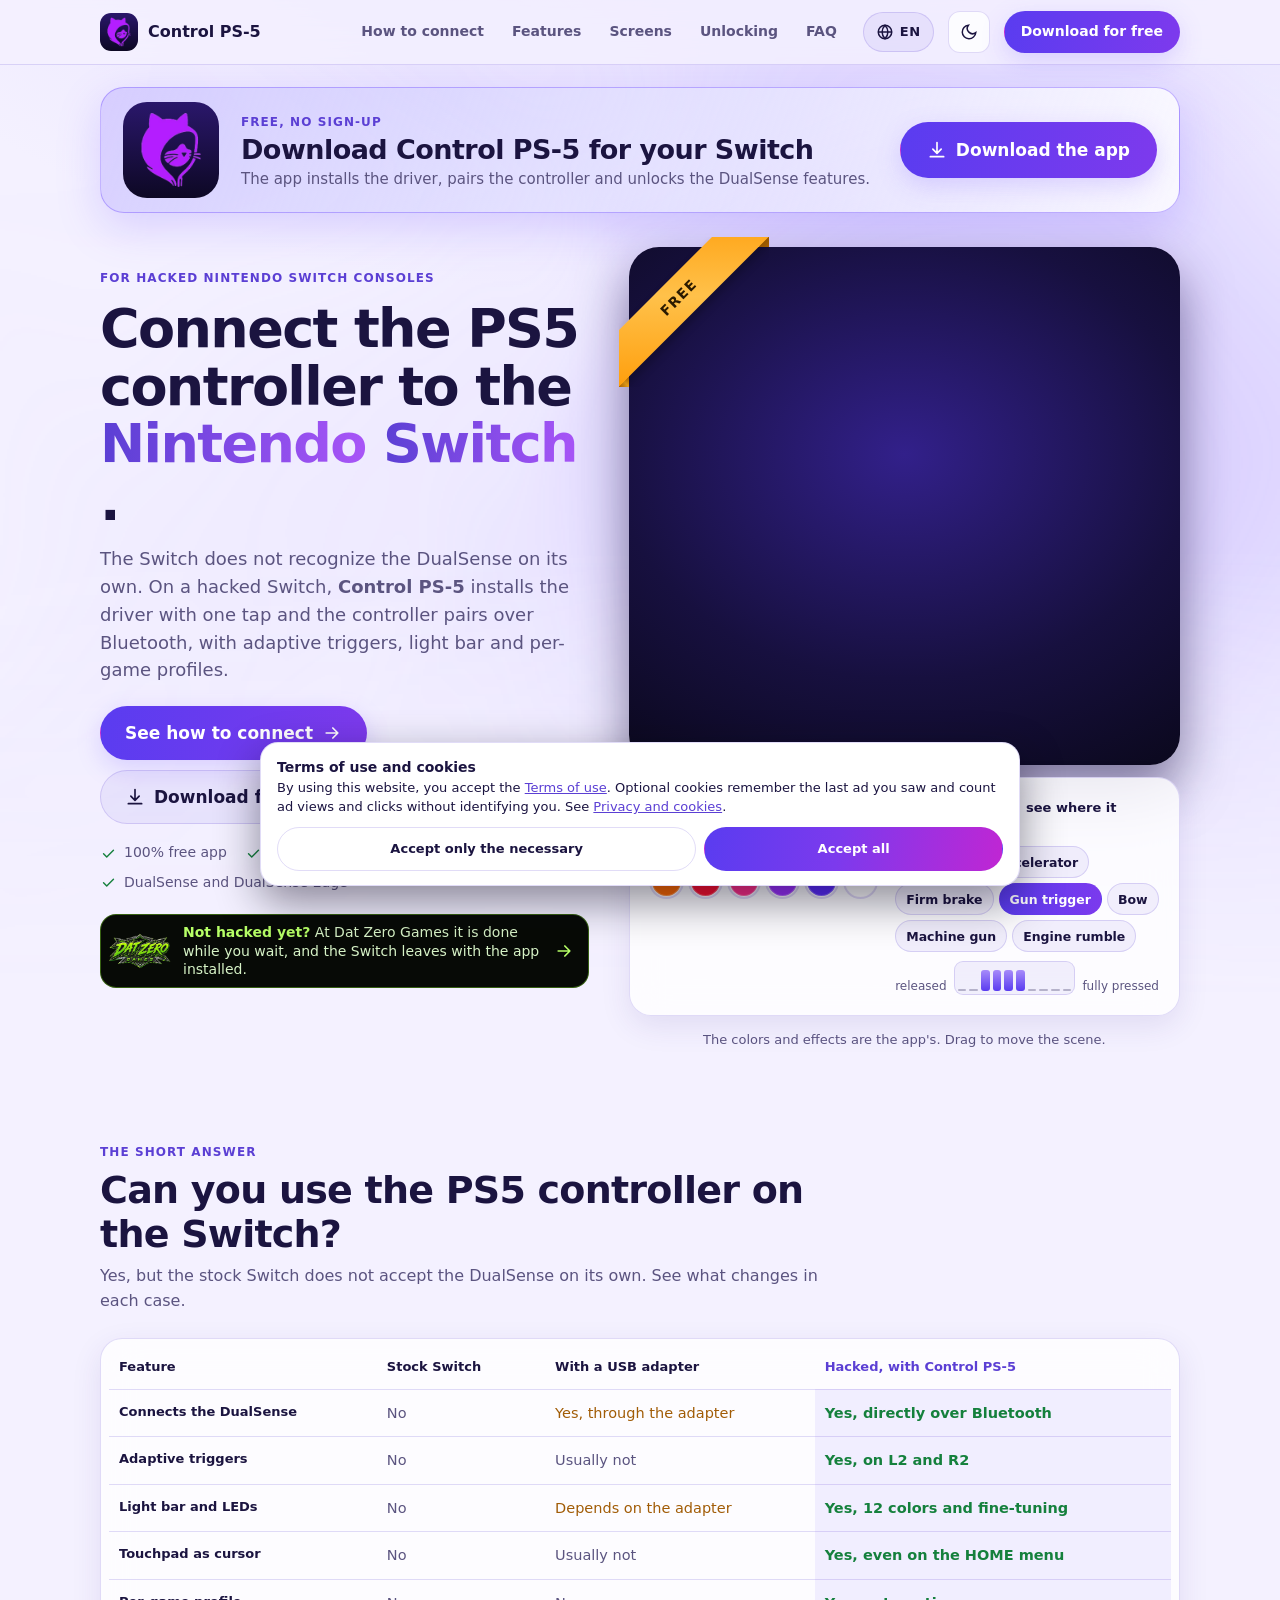
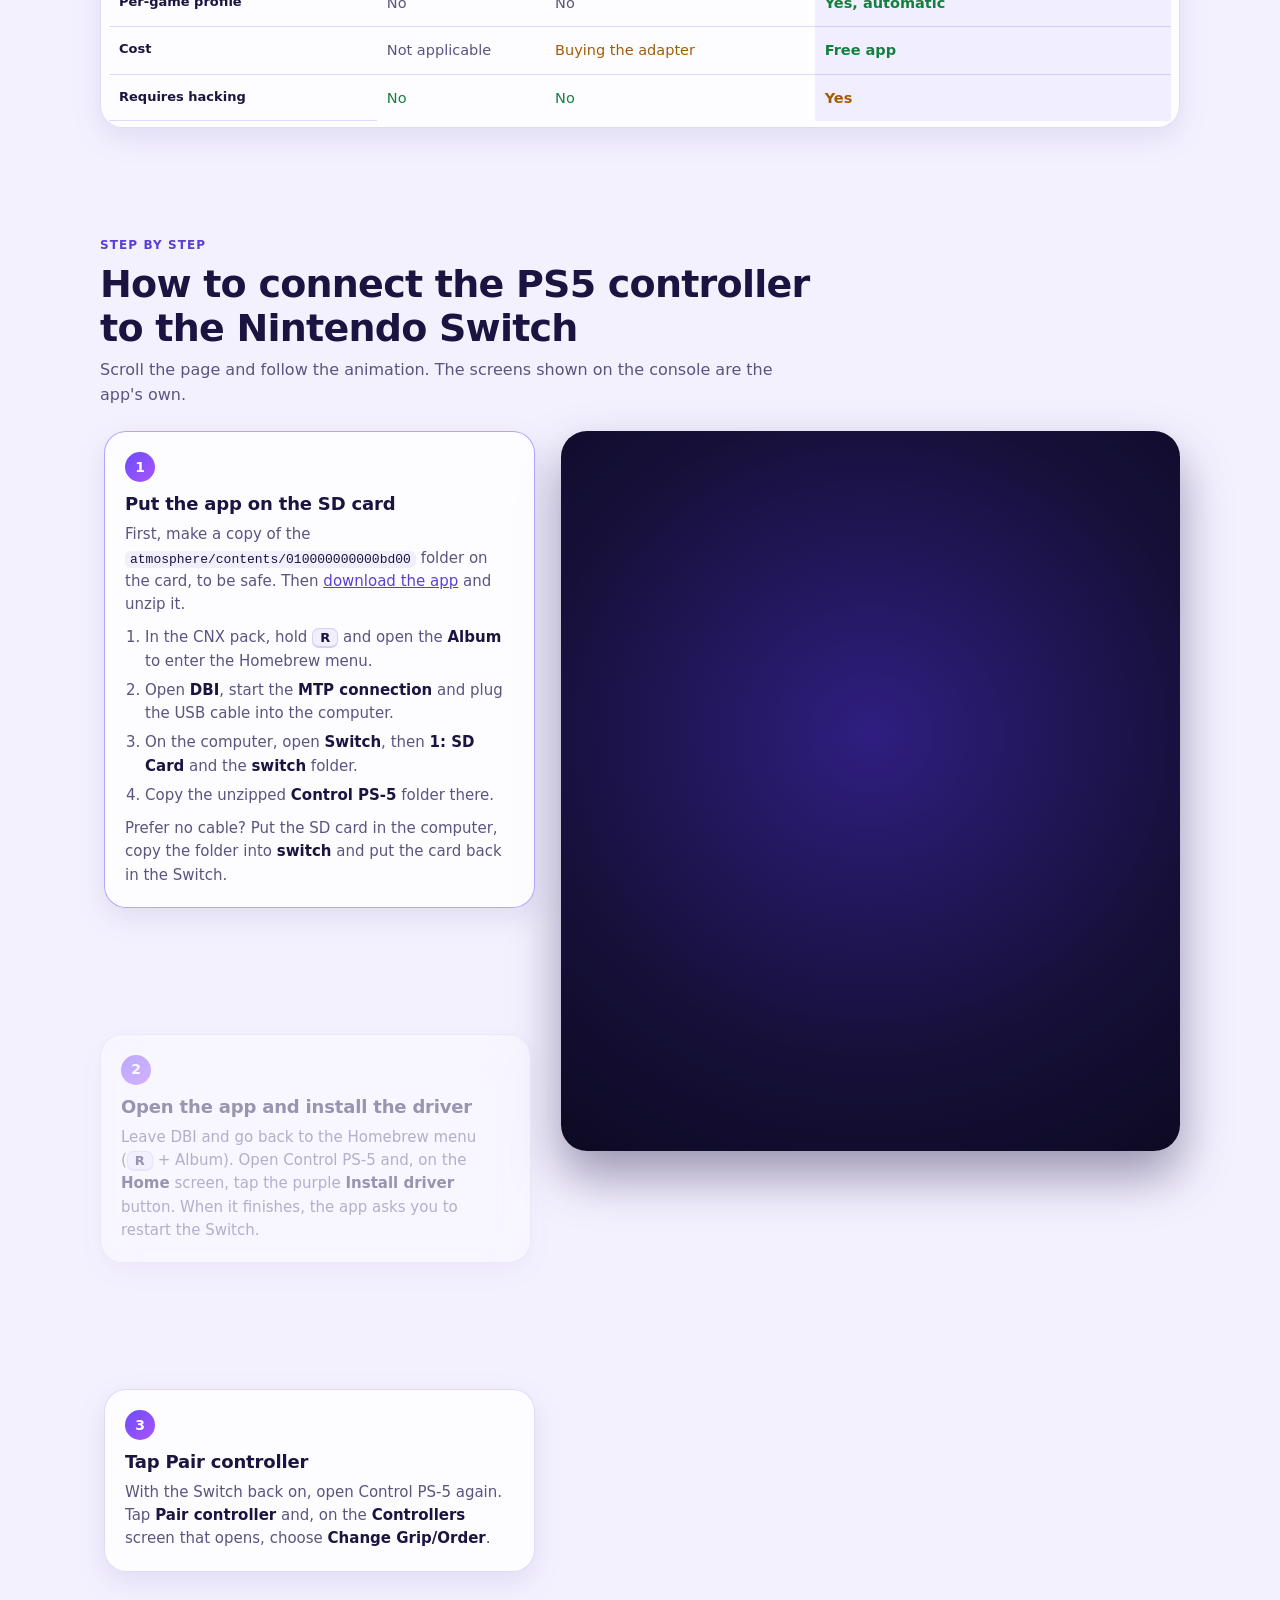
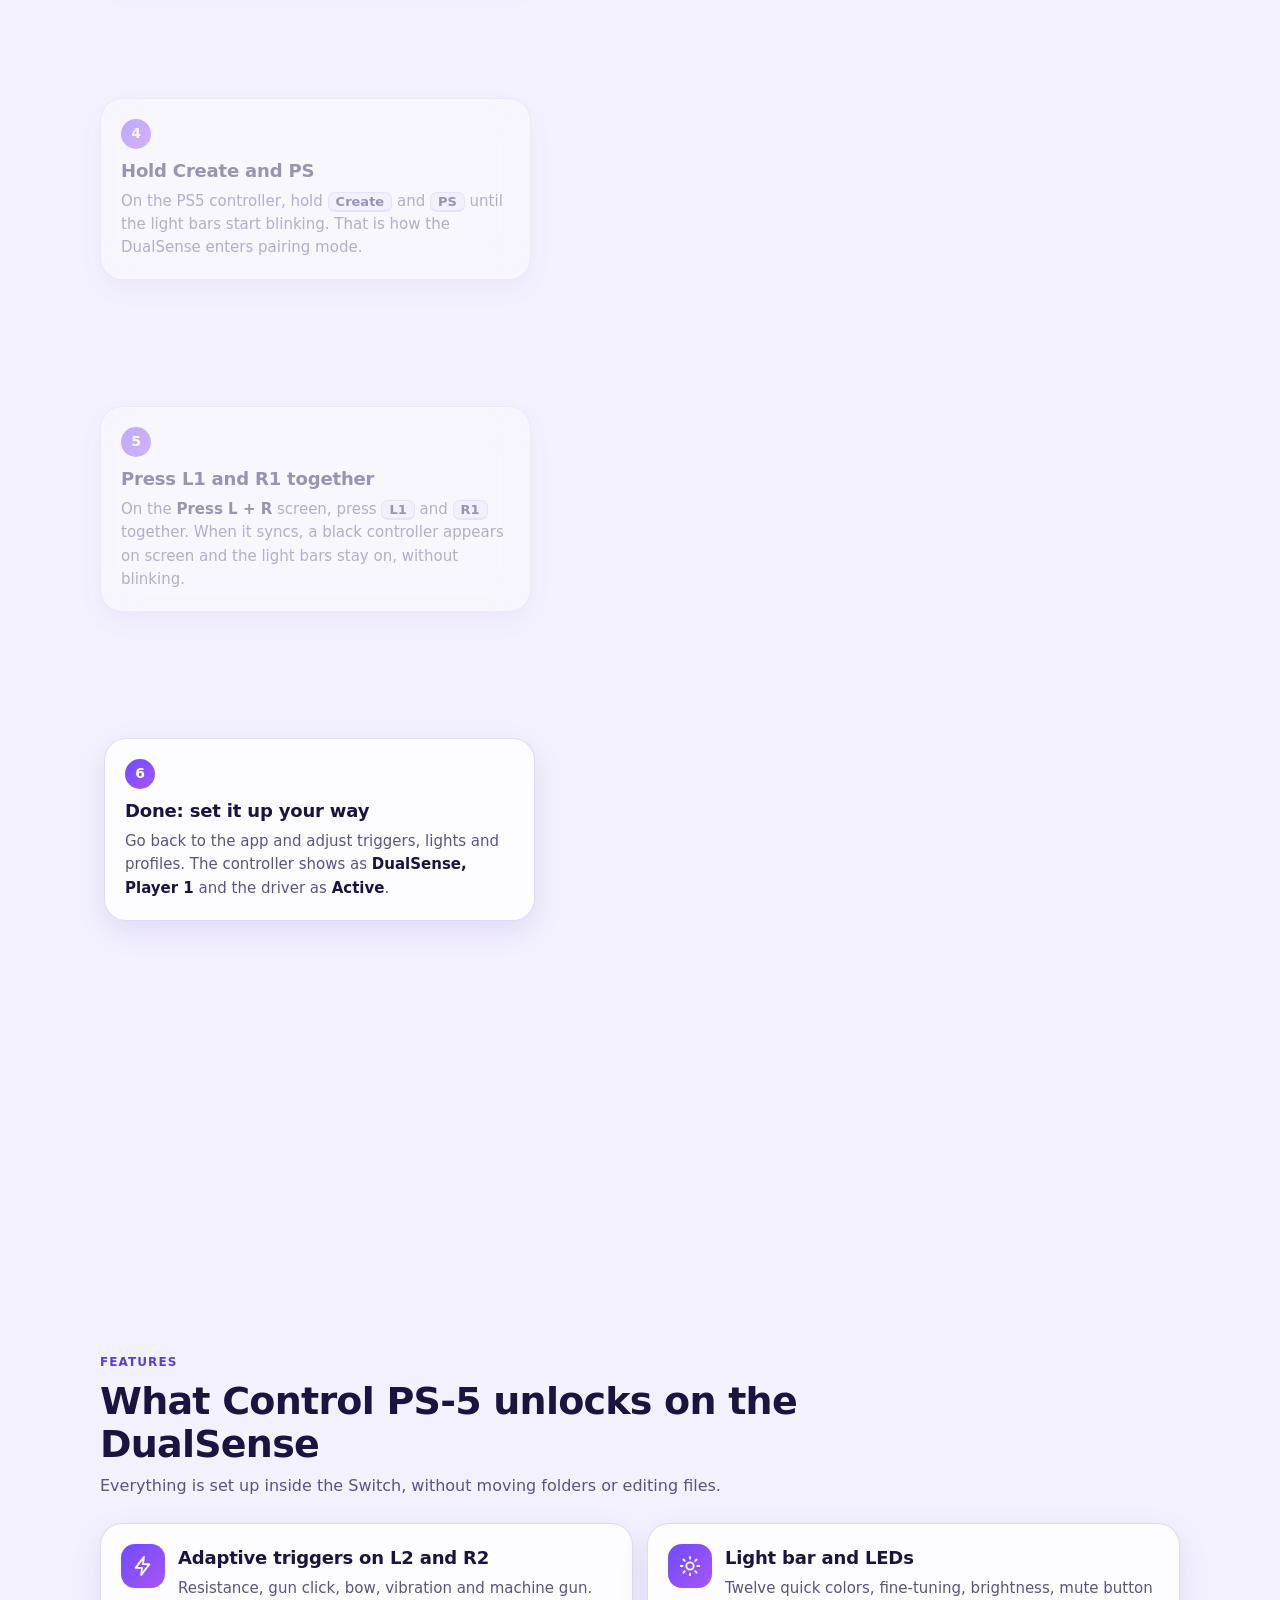
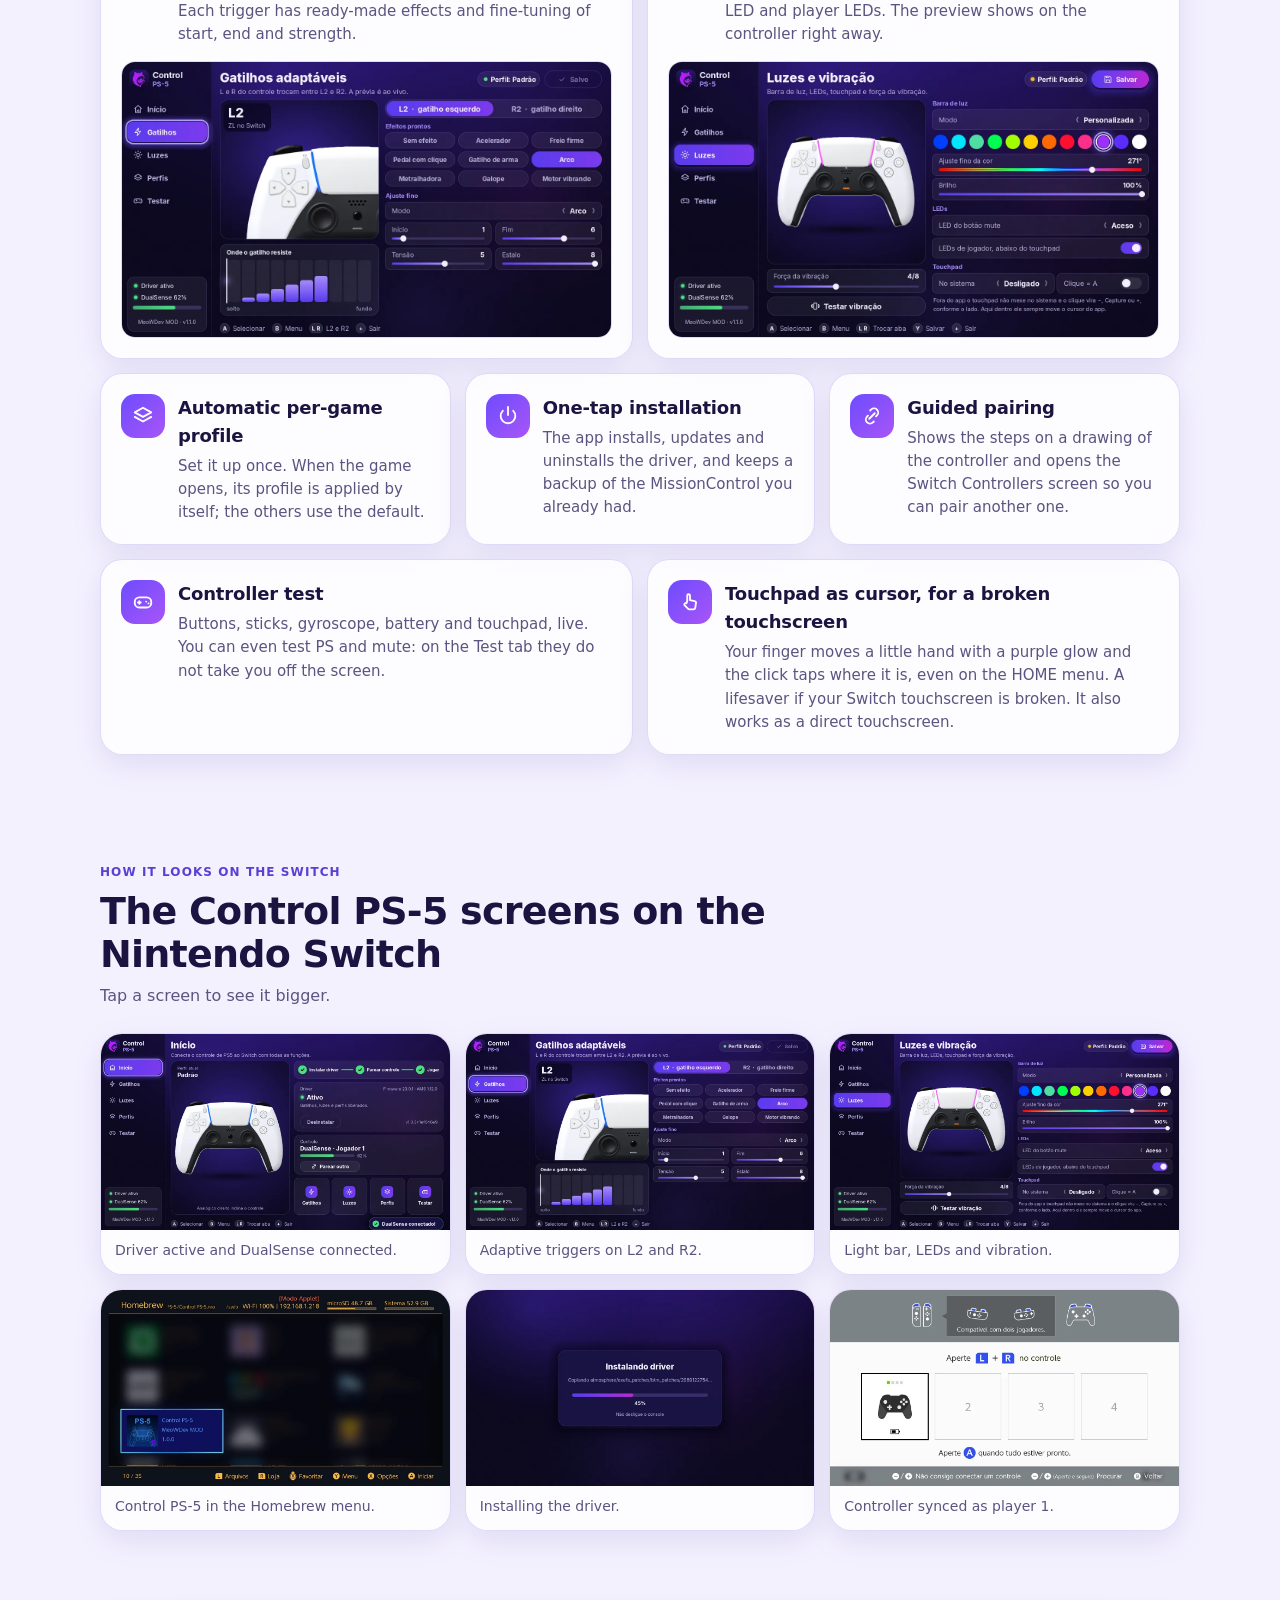
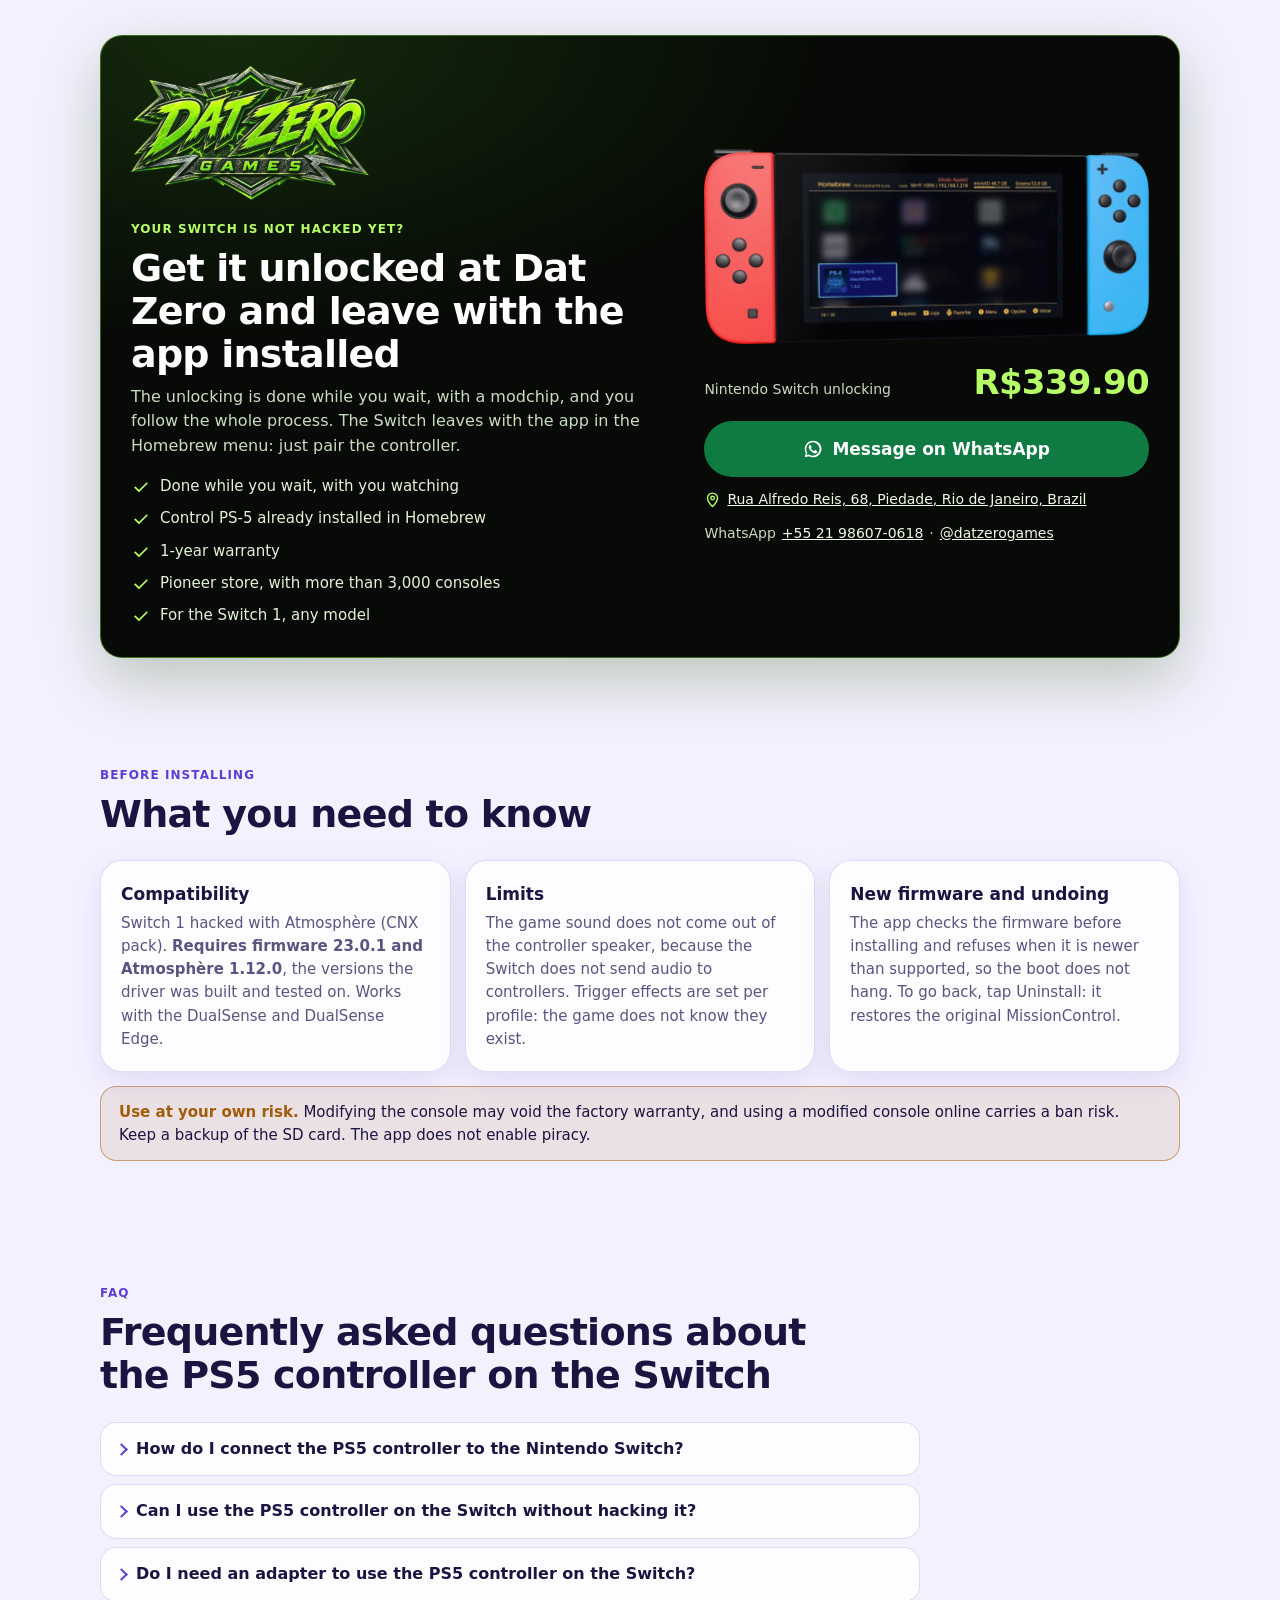
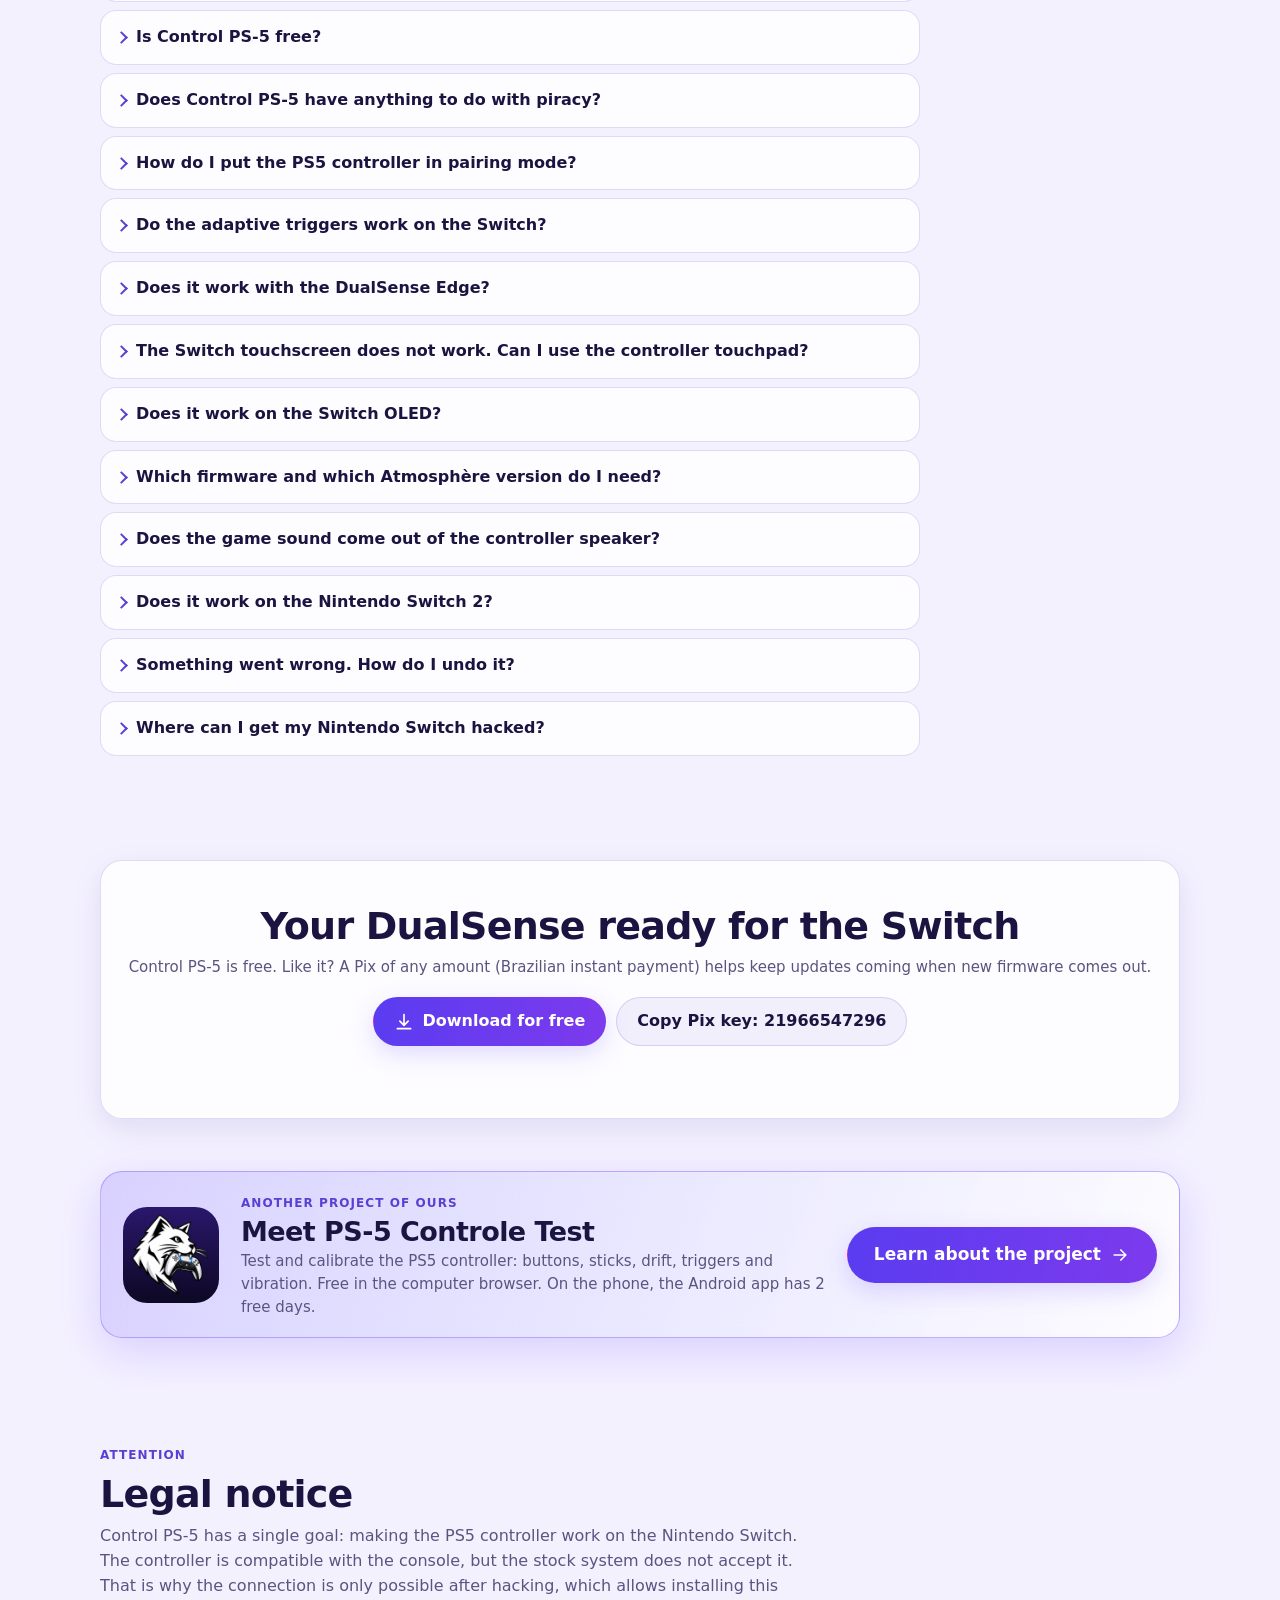
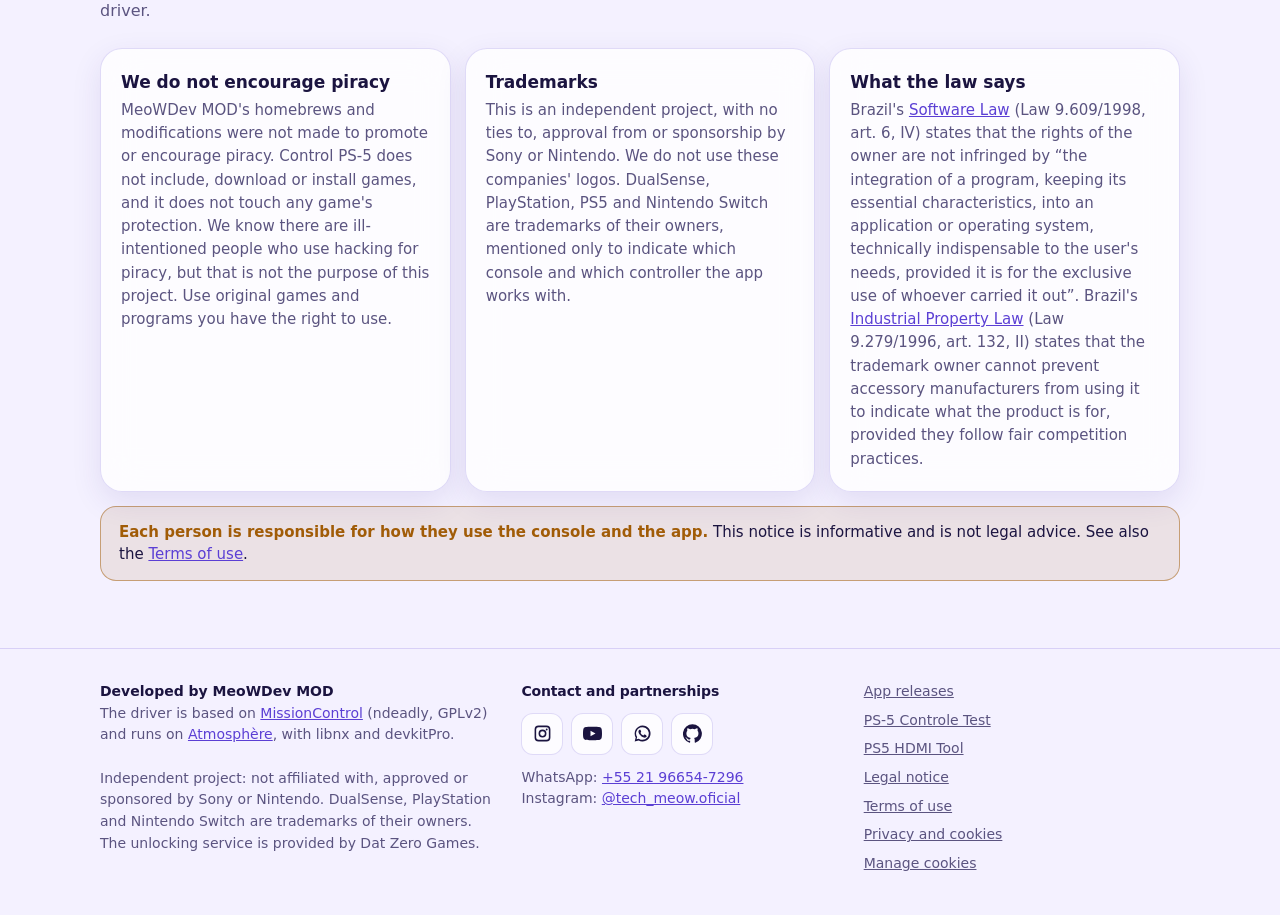
==== en/index.html @ 4e5ba5c1 "Site em inglês, espanhol e russo (en/, es/, ru/), com menu de idioma e README em inglês - site-src/i" ====
<!doctype html>
<html lang="en">
<head>
<meta charset="utf-8">
<meta name="viewport" content="width=device-width, initial-scale=1, viewport-fit=cover">
<title>How to connect a PS5 controller to the Nintendo Switch | Control PS-5</title>
<meta name="description" content="Connect the PS5 controller (DualSense) to a hacked Nintendo Switch over Bluetooth, with no adapter. Free app, with adaptive triggers, light bar and touchpad.">
<meta name="keywords" content="how to connect PS5 controller to Nintendo Switch, PS5 controller on Switch, DualSense on Nintendo Switch, use PS5 controller on Switch, pair DualSense with Switch, hacked Switch, DualSense homebrew, Control PS-5, MissionControl, adaptive triggers on Switch, PS5 controller on Switch without adapter, Switch OLED, broken Switch touchscreen, DualSense touchpad as cursor">
<meta name="author" content="MeoWDev MOD">
<meta name="robots" content="index,follow,max-image-preview:large,max-snippet:-1">
<meta name="theme-color" content="#0c0920">
<link rel="canonical" href="https://techmeow.app/Control-PS-5/en/">
<link rel="icon" href="../img/icon-192.png" type="image/png">
<link rel="apple-touch-icon" href="../img/icon-180.png">
<meta property="og:type" content="website">
<meta property="og:site_name" content="Control PS-5">
<meta property="og:title" content="How to connect the PS5 controller to the Nintendo Switch">
<meta property="og:description" content="Free app for hacked Switch consoles: pairs the DualSense over Bluetooth, with no adapter, with adaptive triggers, light bar and per-game profiles.">
<meta property="og:image" content="https://techmeow.app/Control-PS-5/img/og-en.jpg">
<meta property="og:image:width" content="1200">
<meta property="og:image:height" content="630">
<meta property="og:image:alt" content="Nintendo Switch with the Control PS-5 app on screen and a white PS5 controller connected, with the light bar on">
<meta property="og:url" content="https://techmeow.app/Control-PS-5/en/">
<meta property="og:locale" content="en_US">
<meta name="twitter:card" content="summary_large_image">
<meta name="twitter:title" content="How to connect the PS5 controller to the Nintendo Switch">
<meta name="twitter:description" content="Free app for hacked Switch consoles: pairs the DualSense over Bluetooth, with no adapter, with adaptive triggers, light bar and per-game profiles.">
<meta name="twitter:image" content="https://techmeow.app/Control-PS-5/img/og-en.jpg">
<meta name="twitter:image:alt" content="Nintendo Switch with the Control PS-5 app on screen and a white PS5 controller connected, with the light bar on">
<script type="application/ld+json">
{
  "@context": "https://schema.org",
  "@graph": [
    {
      "@type": "Organization",
      "@id": "https://techmeow.app/Control-PS-5/#org",
      "name": "MeoWDev MOD",
      "url": "https://techmeow.app/Control-PS-5/en/",
      "logo": "https://techmeow.app/Control-PS-5/img/icon-512.png",
      "sameAs": [
        "https://www.instagram.com/tech_meow.oficial",
        "https://www.youtube.com/@techmeow",
        "https://github.com/MeoWDev-MOD"
      ]
    },
    {
      "@type": "WebSite",
      "name": "Control PS-5",
      "url": "https://techmeow.app/Control-PS-5/en/",
      "inLanguage": "en",
      "publisher": {
        "@id": "https://techmeow.app/Control-PS-5/#org"
      },
      "@id": "https://techmeow.app/Control-PS-5/#site"
    },
    {
      "@type": "WebPage",
      "@id": "https://techmeow.app/Control-PS-5/#pagina",
      "url": "https://techmeow.app/Control-PS-5/en/",
      "name": "How to connect a PS5 controller to the Nintendo Switch | Control PS-5",
      "description": "Connect the PS5 controller (DualSense) to a hacked Nintendo Switch over Bluetooth, with no adapter. Free app, with adaptive triggers, light bar and touchpad.",
      "inLanguage": "en",
      "isPartOf": {
        "@id": "https://techmeow.app/Control-PS-5/#site"
      },
      "about": {
        "@id": "https://techmeow.app/Control-PS-5/#app"
      },
      "primaryImageOfPage": {
        "@type": "ImageObject",
        "url": "https://techmeow.app/Control-PS-5/img/og-en.jpg",
        "width": 1200,
        "height": 630
      },
      "dateModified": "2026-11-04"
    },
    {
      "@type": "SoftwareApplication",
      "name": "Control PS-5",
      "description": "Free app for hacked Nintendo Switch consoles that installs the driver and connects the PS5 controller (DualSense and DualSense Edge) over Bluetooth, with adaptive triggers, light bar, touchpad and per-game profiles.",
      "applicationCategory": "UtilitiesApplication",
      "operatingSystem": "Nintendo Switch com Atmosphère",
      "softwareVersion": "1.1.0",
      "offers": {
        "@type": "Offer",
        "price": "0",
        "priceCurrency": "BRL"
      },
      "author": {
        "@id": "https://techmeow.app/Control-PS-5/#org"
      },
      "downloadUrl": "https://github.com/MeoWDev-MOD/Control-PS-5/releases/latest/download/Control-PS-5.zip",
      "image": "https://techmeow.app/Control-PS-5/img/og-en.jpg",
      "screenshot": [
        "https://techmeow.app/Control-PS-5/img/dualsense-conectado-no-nintendo-switch.webp",
        "https://techmeow.app/Control-PS-5/img/gatilhos-adaptaveis-do-dualsense-no-switch.webp",
        "https://techmeow.app/Control-PS-5/img/barra-de-luz-e-vibracao-do-dualsense-no-switch.webp"
      ],
      "inLanguage": "en",
      "@id": "https://techmeow.app/Control-PS-5/#app",
      "url": "https://techmeow.app/Control-PS-5/en/",
      "isAccessibleForFree": true,
      "softwareRequirements": "Nintendo Switch 1 desbloqueado, firmware 23.0.1 e Atmosphère 1.12.0",
      "datePublished": "2026-10-15",
      "dateModified": "2026-11-04",
      "fileSize": "5 MB",
      "releaseNotes": "https://github.com/MeoWDev-MOD/Control-PS-5/releases/tag/v1.1.0",
      "featureList": [
        "Conexão do DualSense por Bluetooth, sem adaptador",
        "Gatilhos adaptáveis em L2 e R2",
        "Barra de luz com 12 cores e ajuste fino",
        "LED do mute e LEDs de jogador",
        "Perfil automático por jogo",
        "Touchpad como cursor, inclusive no menu HOME",
        "Teste de botões, analógicos, giroscópio e touchpad"
      ]
    },
    {
      "@type": "HowTo",
      "name": "How to connect the PS5 controller to the Nintendo Switch",
      "description": "Step by step to pair the DualSense with a hacked Nintendo Switch using the free Control PS-5 app.",
      "image": "https://techmeow.app/Control-PS-5/img/og-en.jpg",
      "supply": [
        {
          "@type": "HowToSupply",
          "name": "Controle de PS5 (DualSense ou DualSense Edge)"
        },
        {
          "@type": "HowToSupply",
          "name": "Nintendo Switch desbloqueado com Atmosphère"
        }
      ],
      "tool": [
        {
          "@type": "HowToTool",
          "name": "App Control PS-5"
        },
        {
          "@type": "HowToTool",
          "name": "Computador com cabo USB ou leitor de cartão SD"
        }
      ],
      "step": [
        {
          "@type": "HowToStep",
          "position": 1,
          "name": "Put the app on the SD card",
          "text": "Download and unzip Control PS-5 and copy the folder into the switch folder of the SD card, through DBI with a USB cable or with the card in the computer.",
          "image": "https://techmeow.app/Control-PS-5/img/menu-homebrew-com-control-ps5-no-nintendo-switch.webp"
        },
        {
          "@type": "HowToStep",
          "position": 2,
          "name": "Install the driver",
          "text": "Open Control PS-5 from the Homebrew menu and, on the Home screen, tap the purple Install driver button. When it finishes, restart the Switch.",
          "image": "https://techmeow.app/Control-PS-5/img/app-control-ps5-instalar-driver-dualsense.webp"
        },
        {
          "@type": "HowToStep",
          "position": 3,
          "name": "Tap Pair controller",
          "text": "Open the app again, tap Pair controller and, on the Controllers screen, choose Change Grip/Order.",
          "image": "https://techmeow.app/Control-PS-5/img/tela-controles-do-nintendo-switch-mudar-ordem.webp"
        },
        {
          "@type": "HowToStep",
          "position": 4,
          "name": "Hold Create and PS",
          "text": "On the controller, hold Create and PS until the light bars start blinking."
        },
        {
          "@type": "HowToStep",
          "position": 5,
          "name": "Press L1 and R1 together",
          "text": "On the Press L + R screen, press L1 and R1 together. When it syncs, a black controller appears on screen and the light bars stay on, without blinking.",
          "image": "https://techmeow.app/Control-PS-5/img/aperte-l-e-r-para-sincronizar-controle-ps5-no-switch.webp"
        },
        {
          "@type": "HowToStep",
          "position": 6,
          "name": "Set up the controller",
          "text": "Go back to the app and adjust triggers, lights and profiles the way you want.",
          "image": "https://techmeow.app/Control-PS-5/img/dualsense-conectado-no-nintendo-switch.webp"
        }
      ]
    },
    {
      "@type": "FAQPage",
      "mainEntity": [
        {
          "@type": "Question",
          "name": "How do I connect the PS5 controller to the Nintendo Switch?",
          "acceptedAnswer": {
            "@type": "Answer",
            "text": "On a hacked Switch, copy the free Control PS-5 app to the SD card, install the driver from the app and restart. Then tap Pair controller, hold Create and PS until the light bars blink and press L1 and R1 together on the Press L + R screen."
          }
        },
        {
          "@type": "Question",
          "name": "Can I use the PS5 controller on the Switch without hacking it?",
          "acceptedAnswer": {
            "@type": "Answer",
            "text": "Not with this app. The stock Switch does not recognize the DualSense over Bluetooth, and Control PS-5 needs a hacked Switch with Atmosphère. Without hacking it, the way is a third-party USB adapter, which usually treats the DualSense as a regular controller."
          }
        },
        {
          "@type": "Question",
          "name": "Do I need an adapter to use the PS5 controller on the Switch?",
          "acceptedAnswer": {
            "@type": "Answer",
            "text": "With Control PS-5, no: on a hacked Switch, the DualSense pairs directly over Bluetooth. Without hacking it, you need a third-party Bluetooth adapter, such as those from 8BitDo, which usually treats the DualSense as a regular controller."
          }
        },
        {
          "@type": "Question",
          "name": "Is Control PS-5 free?",
          "acceptedAnswer": {
            "@type": "Answer",
            "text": "Yes. The download and all features are free, and anyone who wants to can support the project with a Pix of any amount."
          }
        },
        {
          "@type": "Question",
          "name": "Does Control PS-5 have anything to do with piracy?",
          "acceptedAnswer": {
            "@type": "Answer",
            "text": "No. The app only connects the PS5 controller to the Switch: it does not include, download or install games, and it does not touch any game's protection. Hacking is needed because the stock system does not accept the controller."
          }
        },
        {
          "@type": "Question",
          "name": "How do I put the PS5 controller in pairing mode?",
          "acceptedAnswer": {
            "@type": "Answer",
            "text": "Hold the Create and PS buttons at the same time until the light bars around the touchpad start blinking."
          }
        },
        {
          "@type": "Question",
          "name": "Do the adaptive triggers work on the Switch?",
          "acceptedAnswer": {
            "@type": "Answer",
            "text": "Yes, with Control PS-5. You choose the L2 and R2 effect in the app, such as resistance, gun click, bow, vibration or machine gun. The effects are per profile: the game does not know they exist."
          }
        },
        {
          "@type": "Question",
          "name": "Does it work with the DualSense Edge?",
          "acceptedAnswer": {
            "@type": "Answer",
            "text": "Yes. The app works with the DualSense and the DualSense Edge."
          }
        },
        {
          "@type": "Question",
          "name": "The Switch touchscreen does not work. Can I use the controller touchpad?",
          "acceptedAnswer": {
            "@type": "Answer",
            "text": "Yes, on a hacked Switch. In the app, open Lights, choose Cursor mode under Touchpad, save with Y and open the Control PS-5 Pointer overlay through Tesla or Ultrahand (L + ↓ + R3). Your finger moves a little hand and the click taps where it is, even on the HOME menu. The screen is still broken: the touchpad just does its job."
          }
        },
        {
          "@type": "Question",
          "name": "Does it work on the Switch OLED?",
          "acceptedAnswer": {
            "@type": "Answer",
            "text": "Yes. The app is for the Switch 1 hacked with Atmosphère and was tested on a Switch OLED. The Switch 2 is not compatible."
          }
        },
        {
          "@type": "Question",
          "name": "Which firmware and which Atmosphère version do I need?",
          "acceptedAnswer": {
            "@type": "Answer",
            "text": "Firmware 23.0.1 and Atmosphère 1.12.0, the versions the driver was built and tested on. The app checks the firmware before installing and refuses when it is newer than supported, so the console's boot does not hang."
          }
        },
        {
          "@type": "Question",
          "name": "Does the game sound come out of the controller speaker?",
          "acceptedAnswer": {
            "@type": "Answer",
            "text": "No. The Switch does not send audio to controllers, so the DualSense speaker does not play the game sound."
          }
        },
        {
          "@type": "Question",
          "name": "Does it work on the Nintendo Switch 2?",
          "acceptedAnswer": {
            "@type": "Answer",
            "text": "No. Control PS-5 is for the hacked Switch 1, and the Switch 2 cannot be hacked."
          }
        },
        {
          "@type": "Question",
          "name": "Something went wrong. How do I undo it?",
          "acceptedAnswer": {
            "@type": "Answer",
            "text": "Open the app and tap Uninstall: it restores the original MissionControl. If the app does not open, delete the atmosphere/contents/010000000000bd00 folder and paste back your backup."
          }
        },
        {
          "@type": "Question",
          "name": "Where can I get my Nintendo Switch hacked?",
          "acceptedAnswer": {
            "@type": "Answer",
            "text": "At Dat Zero Games, in Piedade, Rio de Janeiro, Brazil. The unlocking is done while you wait, with a modchip, you follow the whole process and the Switch leaves with Control PS-5 already installed in the Homebrew menu. WhatsApp: +55 21 98607-0618."
          }
        }
      ]
    }
  ]
}
</script>
<script>
  try { const t = localStorage.getItem("ctl.theme"); if (t === "light" || t === "dark") document.documentElement.dataset.theme = t; } catch (e) {}
  try { if (sessionStorage.getItem("ctl.pt")) { sessionStorage.removeItem("ctl.pt"); document.documentElement.classList.add("pt"); } } catch (e) {}
</script>
<style>:root{--pt-logo:url(../img/logo-gato-control-ps5.webp)}.webtit{display:block;font-size:clamp(20px,2.4vw,27px);line-height:1.14;letter-spacing:-.02em;font-weight:800;margin:2px 0}</style>
<link rel="preload" as="image" href="../img/controle-de-ps5-conectado-no-nintendo-switch-3d.webp" fetchpriority="high">
<link rel="stylesheet" href="../css/site.css">
<!--i18n:head-->
<link rel="alternate" hreflang="pt-BR" href="https://techmeow.app/Control-PS-5/">
<link rel="alternate" hreflang="en" href="https://techmeow.app/Control-PS-5/en/">
<link rel="alternate" hreflang="es" href="https://techmeow.app/Control-PS-5/es/">
<link rel="alternate" hreflang="ru" href="https://techmeow.app/Control-PS-5/ru/">
<link rel="alternate" hreflang="x-default" href="https://techmeow.app/Control-PS-5/">
<style>.i18n-menu{position:relative;display:inline-flex;flex:none}.i18n-btn{display:inline-flex;align-items:center;gap:6px;min-height:40px;padding:0 12px;border-radius:99px;border:1px solid var(--line,rgba(127,127,127,.35));background:var(--surface2,transparent);color:inherit;font:inherit;font-size:13px;font-weight:700;letter-spacing:.04em;cursor:pointer}.i18n-btn:hover{border-color:currentColor}.i18n-lista{position:absolute;right:0;top:calc(100% + 8px);z-index:200;list-style:none;margin:0;padding:6px;min-width:176px;border-radius:14px;border:1px solid var(--line,rgba(127,127,127,.35));background:var(--surface,#16122c);box-shadow:0 18px 40px rgba(0,0,0,.35)}.i18n-lista a{display:flex;align-items:center;gap:10px;padding:9px 10px;border-radius:9px;color:inherit;text-decoration:none;font-size:14px;font-weight:600}.i18n-lista a b{font-size:11px;letter-spacing:.06em;opacity:.65;width:22px}.i18n-lista a:hover,.i18n-lista a:focus-visible{background:var(--surface2,rgba(127,127,127,.15))}.i18n-lista a[aria-current]{color:var(--accent,#a78bfa)}.i18n-sug{position:absolute;right:0;top:calc(100% + 8px);z-index:199;display:flex;align-items:center;gap:8px;white-space:nowrap;padding:8px 8px 8px 14px;border-radius:99px;font-size:13px;font-weight:600;border:1px solid var(--line,rgba(127,127,127,.35));background:var(--surface,#16122c);box-shadow:0 14px 34px rgba(0,0,0,.35)}.i18n-sug a{padding:6px 12px;border-radius:99px;background:var(--accent,#7c5cff);color:#fff;text-decoration:none}.i18n-sug button{border:0;background:none;color:inherit;font:inherit;font-size:16px;line-height:1;padding:4px 6px;cursor:pointer;opacity:.7}.i18n-sug.m{position:fixed;left:12px;right:12px;top:calc(76px + env(safe-area-inset-top));z-index:60;justify-content:space-between;white-space:normal}</style>
<script>(function(){var A="en",M={"pt": "../", "en": "./", "es": "../es/", "ru": "../ru/"},S={"pt": ["Ler esta página em português?", "Abrir"], "en": ["Read this page in English?", "Open"], "es": ["¿Leer esta página en español?", "Abrir"], "ru": ["Открыть эту страницу на русском?", "Открыть"]},K="techmeow.lang";
function salva(l){try{localStorage.setItem(K,l)}catch(e){}}
var p=null;try{p=localStorage.getItem(K)}catch(e){}
if(p&&p!==A&&M[p]){location.replace(M[p]+location.search+location.hash);return}
document.addEventListener("DOMContentLoaded",function(){var m=document.querySelector("[data-i18n-menu]");if(!m)return;
var b=m.querySelector(".i18n-btn"),l=m.querySelector(".i18n-lista");
function abre(v){l.hidden=!v;b.setAttribute("aria-expanded",v?"true":"false")}
b.addEventListener("click",function(e){e.stopPropagation();var s=document.querySelector(".i18n-sug");if(s)s.remove();abre(l.hidden)});
document.addEventListener("click",function(e){if(!m.contains(e.target))abre(false)});
document.addEventListener("keydown",function(e){if(e.key==="Escape"){abre(false);b.focus()}});
m.querySelectorAll("a[data-lang]").forEach(function(a){a.addEventListener("click",function(e){salva(a.dataset.lang);
e.preventDefault();location.href=a.getAttribute("href")+location.hash})});
if(p)return;var n=((navigator.languages&&navigator.languages[0])||navigator.language||"").toLowerCase().slice(0,2);
var q=M[n]?n:(n&&n!=="pt"?"en":null);if(!q||q===A||!M[q])return;
var s=document.createElement("div");s.className="i18n-sug";s.setAttribute("role","status");s.lang=q;
s.innerHTML='<span></span><a></a><button type="button" aria-label="×">×</button>';
s.querySelector("span").textContent=S[q][0];var a=s.querySelector("a");a.textContent=S[q][1];a.href=M[q];
a.addEventListener("click",function(){salva(q)});
s.querySelector("button").addEventListener("click",function(){salva(A);s.remove()});
if(matchMedia("(max-width:600px)").matches){s.classList.add("m");document.body.appendChild(s)}else m.appendChild(s)})})();</script>
<!--/i18n:head-->
</head>
<body>
<svg width="0" height="0" style="position:absolute" aria-hidden="true">
  <symbol id="s-ig" viewBox="0 0 24 24"><path d="M7 2h10a5 5 0 0 1 5 5v10a5 5 0 0 1-5 5H7a5 5 0 0 1-5-5V7a5 5 0 0 1 5-5zm0 2a3 3 0 0 0-3 3v10a3 3 0 0 0 3 3h10a3 3 0 0 0 3-3V7a3 3 0 0 0-3-3zm5 3a5 5 0 1 1 0 10 5 5 0 0 1 0-10zm0 2a3 3 0 1 0 0 6 3 3 0 0 0 0-6zm5.3-3.3a1.2 1.2 0 1 1 0 2.4 1.2 1.2 0 0 1 0-2.4z"/></symbol>
  <symbol id="s-yt" viewBox="0 0 24 24"><path d="M23.5 6.2a3 3 0 0 0-2.1-2.1C19.5 3.5 12 3.5 12 3.5s-7.5 0-9.4.6A3 3 0 0 0 .5 6.2C0 8.1 0 12 0 12s0 3.9.5 5.8a3 3 0 0 0 2.1 2.1c1.9.6 9.4.6 9.4.6s7.5 0 9.4-.6a3 3 0 0 0 2.1-2.1C24 15.9 24 12 24 12s0-3.9-.5-5.8zM9.5 15.6V8.4l6.3 3.6z"/></symbol>
  <symbol id="s-wa" viewBox="0 0 24 24"><path d="M12 2a10 10 0 0 0-8.6 15l-1.3 5 5.1-1.3A10 10 0 1 0 12 2zm0 18a8 8 0 0 1-4.2-1.2l-.3-.2-3 .8.8-2.9-.2-.3A8 8 0 1 1 12 20zm4.4-6c-.2-.1-1.4-.7-1.7-.8-.2-.1-.4-.1-.5.1l-.8 1c-.1.2-.3.2-.5.1-.8-.3-2.3-1.1-3.3-3-.2-.3 0-.5.1-.6l.4-.5.2-.4v-.4l-.8-1.8c-.2-.5-.4-.4-.5-.4h-.5c-.2 0-.4.1-.7.3-.2.3-.9.9-.9 2.2s1 2.6 1.1 2.7c.1.2 1.9 3 4.7 4.2 1.7.7 2.3.6 2.8.5.6-.1 1.4-.6 1.6-1.1.2-.6.2-1 .1-1.1 0-.1-.2-.2-.4-.3z"/></symbol>
  <symbol id="s-gh" viewBox="0 0 24 24"><path d="M12 .3a12 12 0 0 0-3.8 23.4c.6.1.8-.3.8-.6v-2c-3.3.7-4-1.6-4-1.6-.6-1.4-1.4-1.8-1.4-1.8-1-.7.1-.7.1-.7 1.2.1 1.8 1.2 1.8 1.2 1.1 1.8 2.8 1.3 3.5 1 .1-.8.4-1.3.8-1.6-2.7-.3-5.5-1.3-5.5-5.9 0-1.3.5-2.4 1.2-3.2-.1-.3-.5-1.5.1-3.2 0 0 1-.3 3.3 1.2a11.5 11.5 0 0 1 6 0c2.3-1.5 3.3-1.2 3.3-1.2.6 1.7.2 2.9.1 3.2.8.8 1.2 1.9 1.2 3.2 0 4.6-2.8 5.6-5.5 5.9.4.4.8 1.1.8 2.2v3.3c0 .3.2.7.8.6A12 12 0 0 0 12 .3z"/></symbol>
  <symbol id="i-down" viewBox="0 0 24 24"><path d="M12 3v12M7 11l5 5 5-5M4 20h16"/></symbol>
  <symbol id="i-arrow" viewBox="0 0 24 24"><path d="M5 12h14M13 6l6 6-6 6"/></symbol>
  <symbol id="i-check" viewBox="0 0 24 24"><path d="M5 12.5l4.5 4.5L19 7.5"/></symbol>
  <symbol id="i-pin" viewBox="0 0 24 24"><path d="M12 22s7-6.5 7-12a7 7 0 1 0-14 0c0 5.5 7 12 7 12z"/><circle cx="12" cy="10" r="2.5"/></symbol>
  <symbol id="i-zap" viewBox="0 0 24 24"><path d="M13 2L4 14h7l-1 8 9-12h-7z"/></symbol>
  <symbol id="i-sun2" viewBox="0 0 24 24"><circle cx="12" cy="12" r="4"/><path d="M12 2v2M12 20v2M4.9 4.9l1.4 1.4M17.7 17.7l1.4 1.4M2 12h2M20 12h2M4.9 19.1l1.4-1.4M17.7 6.3l1.4-1.4"/></symbol>
  <symbol id="i-layers" viewBox="0 0 24 24"><path d="M12 3l9 5-9 5-9-5zM3 13l9 5 9-5"/></symbol>
  <symbol id="i-power" viewBox="0 0 24 24"><path d="M12 2v9M6.3 6.3a8 8 0 1 0 11.4 0"/></symbol>
  <symbol id="i-link" viewBox="0 0 24 24"><path d="M9 15l6-6M10 6l1-1a4.5 4.5 0 0 1 6.4 6.4l-1 1M14 18l-1 1a4.5 4.5 0 0 1-6.4-6.4l1-1"/></symbol>
  <symbol id="i-pad" viewBox="0 0 24 24"><rect x="3" y="7" width="18" height="11" rx="5"/><path d="M8 11v3M6.5 12.5h3M15.5 11.5h.01M18 13.5h.01"/></symbol>
  <symbol id="i-touch" viewBox="0 0 24 24"><path d="M9 11V5a1.5 1.5 0 0 1 3 0v5l5 1a2 2 0 0 1 1.5 2.3l-.8 5a2 2 0 0 1-2 1.7h-4.4a2 2 0 0 1-1.6-.8L6 15.5a1.5 1.5 0 0 1 2-2.1z"/></symbol>
</svg>
<canvas id="fxBg" aria-hidden="true"></canvas>
<header class="top"><div class="wrap">
  <a class="brand" href="./"><img src="../img/icon-192.png" width="38" height="38" alt=""><span>Control PS-5</span></a>
  <nav class="links" aria-label="Sections"><a href="#como-conectar">How to connect</a><a href="#recursos">Features</a><a href="#telas">Screens</a><a href="#desbloqueio">Unlocking</a><a href="#duvidas">FAQ</a></nav>
  <!--i18n:menu--><div class="i18n-menu" data-i18n-menu><button type="button" class="i18n-btn" aria-haspopup="true" aria-expanded="false" aria-label="Language: English" title="Language"><svg viewBox="0 0 24 24" width="18" height="18" fill="none" stroke="currentColor" stroke-width="2" aria-hidden="true"><circle cx="12" cy="12" r="9"/><path d="M3 12h18M12 3c2.6 2.8 3.9 5.8 3.9 9s-1.3 6.2-3.9 9c-2.6-2.8-3.9-5.8-3.9-9s1.3-6.2 3.9-9z"/></svg><span>EN</span></button><ul class="i18n-lista" hidden><li><a href="../" hreflang="pt-BR" lang="pt-BR" data-lang="pt"><b>PT</b>Português</a></li><li><a href="./" hreflang="en" lang="en" data-lang="en" aria-current="true"><b>EN</b>English</a></li><li><a href="../es/" hreflang="es" lang="es" data-lang="es"><b>ES</b>Español</a></li><li><a href="../ru/" hreflang="ru" lang="ru" data-lang="ru"><b>RU</b>Русский</a></li></ul></div><!--/i18n:menu-->
  <button class="iconbtn" id="themeBtn" aria-label="Switch between light and dark" title="Switch between light and dark">
    <svg class="i-moon" viewBox="0 0 24 24" fill="none" stroke="currentColor" stroke-width="2" aria-hidden="true"><path d="M21 12.8A9 9 0 1 1 11.2 3a7 7 0 0 0 9.8 9.8z"/></svg>
    <svg class="i-sun" viewBox="0 0 24 24" fill="none" stroke="currentColor" stroke-width="2" aria-hidden="true"><circle cx="12" cy="12" r="4.5"/><path d="M12 1.5v2.5M12 20v2.5M4.6 4.6l1.8 1.8M17.6 17.6l1.8 1.8M1.5 12H4M20 12h2.5M4.6 19.4l1.8-1.8M17.6 6.4l1.8-1.8"/></svg>
  </button>
  <a class="b p dl" style="min-height:42px;padding:8px 16px;font-size:14px" href="https://github.com/MeoWDev-MOD/Control-PS-5/releases/latest/download/Control-PS-5.zip">Download for free</a>
</div><i id="scrollBar" aria-hidden="true"></i></header>
<aside class="ad adtopo hidden" id="adTopo" aria-label="Advertisement"><span class="adtag">Advertisement</span><div class="midia" id="adTopoMedia"></div></aside>

<main class="wrap">
  <section class="webcta" aria-label="Download the app">
    <div class="selo" aria-hidden="true"><img src="../img/logo-gato-control-ps5.webp" width="200" height="200" alt=""></div>
    <div><span class="kick">Free, no sign-up</span><strong class="webtit">Download Control PS-5 for your Switch</strong><p>The app installs the driver, pairs the controller and unlocks the DualSense features.</p></div>
    <a class="b p magnetic" style="min-height:56px;font-size:17px;padding-inline:26px" href="https://github.com/MeoWDev-MOD/Control-PS-5/releases/latest/download/Control-PS-5.zip"><svg class="i"><use href="#i-down"/></svg><span>Download the app</span></a>
  </section>

  <section class="hero">
    <div class="hero-texto">
      <span class="kick">For hacked Nintendo Switch consoles</span>
      <h1>Connect the PS5 controller to the <span class="grad">Nintendo Switch</span>.</h1>
      <p class="lead">The Switch does not recognize the DualSense on its own. On a hacked Switch, <b>Control PS-5</b> installs the driver with one tap and the controller pairs over Bluetooth, with adaptive triggers, light bar and per-game profiles.</p>
      <div class="cta">
        <a class="b p magnetic" style="min-height:54px;font-size:17px;padding-inline:24px" href="#como-conectar"><span>See how to connect</span><svg class="i"><use href="#i-arrow"/></svg></a>
        <a class="b" style="min-height:54px;font-size:17px;padding-inline:24px" href="https://github.com/MeoWDev-MOD/Control-PS-5/releases/latest/download/Control-PS-5.zip"><svg class="i"><use href="#i-down"/></svg>Download for free</a>
      </div>
      <ul class="chips">
        <li><svg class="i"><use href="#i-check"/></svg>100% free app</li>
        <li><svg class="i"><use href="#i-check"/></svg>Bluetooth, no adapter</li>
        <li><svg class="i"><use href="#i-check"/></svg>DualSense and DualSense Edge</li>
      </ul>
      <a class="nota-dz" href="#desbloqueio">
        <img src="../img/dat-zero-games-logo.webp" width="720" height="402" alt="Dat Zero Games" loading="lazy">
        <span><b>Not hacked yet?</b> At Dat Zero Games it is done while you wait, and the Switch leaves with the app installed.</span>
        <svg class="i"><use href="#i-arrow"/></svg>
      </a>
    </div>
    <div>
      <div class="stage3d" id="heroStage"><span class="ribbon" aria-hidden="true"></span>
        <img class="poster" src="../img/controle-de-ps5-conectado-no-nintendo-switch-3d.webp" width="900" height="846" alt="Nintendo Switch with the Control PS-5 app on screen and a white PS5 controller connected, with the light bar on" fetchpriority="high">
        <canvas id="hero3d" aria-label="Nintendo Switch and PS5 controller connecting. Drag to move the scene."></canvas>
      </div>
      <div class="aovivo card" id="aoVivo">
        <div>
          <span class="tit">Choose the light bar color</span>
          <div class="cores" id="cores" role="group" aria-label="Light bar color"></div>
        </div>
        <div>
          <span class="tit">R2 trigger effect: see where it resists</span>
          <div class="efeitos" id="efeitos" role="group" aria-label="R2 trigger effect"></div>
          <div class="curso"><span>released</span><div id="curso" aria-hidden="true"></div><span>fully pressed</span></div>
        </div>
      </div>
      <p class="caption">The colors and effects are the app's. Drag to move the scene.</p>
    </div>
  </section>

  <section class="sec" id="da-para-conectar">
    <div class="h"><span class="kick">The short answer</span><h2>Can you use the PS5 controller on the Switch?</h2><p>Yes, but the stock Switch does not accept the DualSense on its own. See what changes in each case.</p></div>
    <div class="card tablewrap">
      <table>
        <thead><tr><th scope="col">Feature</th><th scope="col">Stock Switch</th><th scope="col">With a USB adapter</th><th scope="col" class="me">Hacked, with Control PS-5</th></tr></thead>
        <tbody>
          <tr><th scope="row">Connects the DualSense</th><td class="n">No</td><td class="l">Yes, through the adapter</td><td class="me y">Yes, directly over Bluetooth</td></tr>
          <tr><th scope="row">Adaptive triggers</th><td class="n">No</td><td class="n">Usually not</td><td class="me y">Yes, on L2 and R2</td></tr>
          <tr><th scope="row">Light bar and LEDs</th><td class="n">No</td><td class="l">Depends on the adapter</td><td class="me y">Yes, 12 colors and fine-tuning</td></tr>
          <tr><th scope="row">Touchpad as cursor</th><td class="n">No</td><td class="n">Usually not</td><td class="me y">Yes, even on the HOME menu</td></tr>
          <tr><th scope="row">Per-game profile</th><td class="n">No</td><td class="n">No</td><td class="me y">Yes, automatic</td></tr>
          <tr><th scope="row">Cost</th><td class="n">Not applicable</td><td class="l">Buying the adapter</td><td class="me y">Free app</td></tr>
          <tr><th scope="row">Requires hacking</th><td class="y">No</td><td class="y">No</td><td class="me l">Yes</td></tr>
        </tbody>
      </table>
    </div>
  </section>

  <section class="sec" id="como-conectar">
    <div class="h"><span class="kick">Step by step</span><h2>How to connect the PS5 controller to the Nintendo Switch</h2><p>Scroll the page and follow the animation. The screens shown on the console are the app's own.</p></div>
    <div class="story" id="montagem">
      <div class="storypalco" id="storyStage"><canvas id="story3d" aria-label="Animation showing each step of connecting the PS5 controller to the Nintendo Switch"></canvas><div id="rotulos3d" aria-hidden="true"></div><div class="carrega">Loading the 3D model</div></div>
      <div class="passos">
        <article class="card passo"><span class="nro">1</span><h3>Put the app on the SD card</h3>
          <p>First, make a copy of the <code>atmosphere/contents/010000000000bd00</code> folder on the card, to be safe. Then <a href="https://github.com/MeoWDev-MOD/Control-PS-5/releases/latest/download/Control-PS-5.zip">download the app</a> and unzip it.</p>
          <ol class="sub">
            <li>In the CNX pack, hold <kbd>R</kbd> and open the <b>Album</b> to enter the Homebrew menu.</li>
            <li>Open <b>DBI</b>, start the <b>MTP connection</b> and plug the USB cable into the computer.</li>
            <li>On the computer, open <b>Switch</b>, then <b>1: SD Card</b> and the <b>switch</b> folder.</li>
            <li>Copy the unzipped <b>Control PS-5</b> folder there.</li>
          </ol>
          <p>Prefer no cable? Put the SD card in the computer, copy the folder into <b>switch</b> and put the card back in the Switch.</p>
          <img src="../img/menu-homebrew-com-control-ps5-no-nintendo-switch.webp" width="1280" height="720" loading="lazy" alt="Nintendo Switch Homebrew menu with the Control PS-5 app in the list"></article>
        <article class="card passo"><span class="nro">2</span><h3>Open the app and install the driver</h3>
          <p>Leave DBI and go back to the Homebrew menu (<kbd>R</kbd> + Album). Open Control PS-5 and, on the <b>Home</b> screen, tap the purple <b>Install driver</b> button. When it finishes, the app asks you to restart the Switch.</p>
          <img src="../img/app-control-ps5-instalar-driver-dualsense.webp" width="1280" height="720" loading="lazy" alt="Control PS-5 Home screen with the purple button to install the DualSense driver"></article>
        <article class="card passo"><span class="nro">3</span><h3>Tap Pair controller</h3>
          <p>With the Switch back on, open Control PS-5 again. Tap <b>Pair controller</b> and, on the <b>Controllers</b> screen that opens, choose <b>Change Grip/Order</b>.</p>
          <img src="../img/tela-controles-do-nintendo-switch-mudar-ordem.webp" width="1280" height="720" loading="lazy" alt="Nintendo Switch Controllers screen with the Change Grip/Order option"></article>
        <article class="card passo"><span class="nro">4</span><h3>Hold Create and PS</h3>
          <p>On the PS5 controller, hold <kbd>Create</kbd> and <kbd>PS</kbd> until the light bars start blinking. That is how the DualSense enters pairing mode.</p></article>
        <article class="card passo"><span class="nro">5</span><h3>Press L1 and R1 together</h3>
          <p>On the <b>Press L + R</b> screen, press <kbd>L1</kbd> and <kbd>R1</kbd> together. When it syncs, a black controller appears on screen and the light bars stay on, without blinking.</p>
          <img src="../img/aperte-l-e-r-para-sincronizar-controle-ps5-no-switch.webp" width="1280" height="720" loading="lazy" alt="Switch screen asking to press L and R, with the PS5 controller synced as player 1"></article>
        <article class="card passo"><span class="nro">6</span><h3>Done: set it up your way</h3>
          <p>Go back to the app and adjust triggers, lights and profiles. The controller shows as <b>DualSense, Player 1</b> and the driver as <b>Active</b>.</p>
          <img src="../img/dualsense-conectado-no-nintendo-switch.webp" width="1280" height="720" loading="lazy" alt="Control PS-5 Home screen with the driver active and the DualSense connected as player 1"></article>
      </div>
    </div>
  </section>

  <section class="sec" id="recursos">
    <div class="h"><span class="kick">Features</span><h2>What Control PS-5 unlocks on the DualSense</h2><p>Everything is set up inside the Switch, without moving folders or editing files.</p></div>
    <div class="bento">
      <article class="card wide spot"><div class="ico"><svg class="i"><use href="#i-zap"/></svg></div><h3>Adaptive triggers on L2 and R2</h3><p>Resistance, gun click, bow, vibration and machine gun. Each trigger has ready-made effects and fine-tuning of start, end and strength.</p><img src="../img/gatilhos-adaptaveis-do-dualsense-no-switch.webp" width="1280" height="720" loading="lazy" alt="Control PS-5 Adaptive triggers screen with the L2 and R2 settings"></article>
      <article class="card wide spot"><div class="ico"><svg class="i"><use href="#i-sun2"/></svg></div><h3>Light bar and LEDs</h3><p>Twelve quick colors, fine-tuning, brightness, mute button LED and player LEDs. The preview shows on the controller right away.</p><img src="../img/barra-de-luz-e-vibracao-do-dualsense-no-switch.webp" width="1280" height="720" loading="lazy" alt="Control PS-5 Lights and vibration screen with the light bar colors"></article>
      <article class="card spot"><div class="ico"><svg class="i"><use href="#i-layers"/></svg></div><h3>Automatic per-game profile</h3><p>Set it up once. When the game opens, its profile is applied by itself; the others use the default.</p></article>
      <article class="card spot"><div class="ico"><svg class="i"><use href="#i-power"/></svg></div><h3>One-tap installation</h3><p>The app installs, updates and uninstalls the driver, and keeps a backup of the MissionControl you already had.</p></article>
      <article class="card spot"><div class="ico"><svg class="i"><use href="#i-link"/></svg></div><h3>Guided pairing</h3><p>Shows the steps on a drawing of the controller and opens the Switch Controllers screen so you can pair another one.</p></article>
      <article class="card wide spot"><div class="ico"><svg class="i"><use href="#i-pad"/></svg></div><h3>Controller test</h3><p>Buttons, sticks, gyroscope, battery and touchpad, live. You can even test PS and mute: on the Test tab they do not take you off the screen.</p></article>
      <article class="card wide spot"><div class="ico"><svg class="i"><use href="#i-touch"/></svg></div><h3>Touchpad as cursor, for a broken touchscreen</h3><p>Your finger moves a little hand with a purple glow and the click taps where it is, even on the HOME menu. A lifesaver if your Switch touchscreen is broken. It also works as a direct touchscreen.</p></article>
    </div>
  </section>

  <aside class="ad hidden" id="adSlotRecursos" aria-label="Advertisement"><span class="adtag">Advertisement</span><div class="midia" id="adMediaRecursos"></div></aside>

  <section class="sec" id="telas">
    <div class="h"><span class="kick">How it looks on the Switch</span><h2>The Control PS-5 screens on the Nintendo Switch</h2><p>Tap a screen to see it bigger.</p></div>
    <div class="fotos telas" id="galeria">
      <figure class="foto"><button type="button" class="zoom" aria-label="Enlarge: Home screen with the DualSense connected"><img src="../img/dualsense-conectado-no-nintendo-switch.webp" width="1280" height="720" loading="lazy" alt="Control PS-5 with the driver active and the DualSense connected as player 1"></button><figcaption>Driver active and DualSense connected.</figcaption></figure>
      <figure class="foto"><button type="button" class="zoom" aria-label="Enlarge: triggers screen"><img src="../img/gatilhos-adaptaveis-do-dualsense-no-switch.webp" width="1280" height="720" loading="lazy" alt="Adjusting the L2 and R2 adaptive triggers in Control PS-5"></button><figcaption>Adaptive triggers on L2 and R2.</figcaption></figure>
      <figure class="foto"><button type="button" class="zoom" aria-label="Enlarge: lights screen"><img src="../img/barra-de-luz-e-vibracao-do-dualsense-no-switch.webp" width="1280" height="720" loading="lazy" alt="DualSense light bar colors, LEDs and vibration in Control PS-5"></button><figcaption>Light bar, LEDs and vibration.</figcaption></figure>
      <figure class="foto"><button type="button" class="zoom" aria-label="Enlarge: Homebrew menu"><img src="../img/menu-homebrew-com-control-ps5-no-nintendo-switch.webp" width="1280" height="720" loading="lazy" alt="Control PS-5 in the Nintendo Switch Homebrew menu list"></button><figcaption>Control PS-5 in the Homebrew menu.</figcaption></figure>
      <figure class="foto"><button type="button" class="zoom" aria-label="Enlarge: installing the driver"><img src="../img/instalando-driver-dualsense-no-switch.webp" width="1280" height="720" loading="lazy" alt="Installing the DualSense driver on the Nintendo Switch"></button><figcaption>Installing the driver.</figcaption></figure>
      <figure class="foto"><button type="button" class="zoom" aria-label="Enlarge: syncing the controller"><img src="../img/aperte-l-e-r-para-sincronizar-controle-ps5-no-switch.webp" width="1280" height="720" loading="lazy" alt="PS5 controller synced as player 1 on the Nintendo Switch screen"></button><figcaption>Controller synced as player 1.</figcaption></figure>
    </div>
  </section>
  <dialog class="tela-grande" id="telaGrande" aria-label="Enlarged screen"><form method="dialog"><button class="iconbtn" aria-label="Close">✕</button></form><img id="telaGrandeImg" alt=""></dialog>

  <section class="sec" id="desbloqueio">
    <div class="card dz">
      <div class="dz-texto">
        <img class="dz-logo" src="../img/dat-zero-games-logo.webp" width="720" height="402" loading="lazy" alt="Dat Zero Games logo">
        <span class="kick">Your Switch is not hacked yet?</span>
        <h2>Get it unlocked at Dat Zero and leave with the app installed</h2>
        <p>The unlocking is done while you wait, with a modchip, and you follow the whole process. The Switch leaves with the app in the Homebrew menu: just pair the controller.</p>
        <ul class="dz-lista">
          <li><svg class="i"><use href="#i-check"/></svg>Done while you wait, with you watching</li>
          <li><svg class="i"><use href="#i-check"/></svg>Control PS-5 already installed in Homebrew</li>
          <li><svg class="i"><use href="#i-check"/></svg>1-year warranty</li>
          <li><svg class="i"><use href="#i-check"/></svg>Pioneer store, with more than 3,000 consoles</li>
          <li><svg class="i"><use href="#i-check"/></svg>For the Switch 1, any model</li>
        </ul>
      </div>
      <div class="dz-oferta">
        <img class="dz-switch" src="../img/nintendo-switch-com-control-ps5-no-menu-homebrew.webp" width="900" height="396" loading="lazy" alt="Nintendo Switch showing the Homebrew menu with the Control PS-5 app selected">
        <div class="dz-preco"><small>Nintendo Switch unlocking</small><b>R$339.90</b></div>
        <a class="b wa magnetic" style="min-height:56px;font-size:17px;width:100%" href="https://wa.me/5521986070618?text=Hello!%20I%20came%20from%20the%20Control%20PS-5%20page%20and%20I'd%20like%20to%20get%20my%20Nintendo%20Switch%20unlocked." target="_blank" rel="noopener"><svg style="width:20px;height:20px;fill:currentColor"><use href="#s-wa"/></svg>Message on WhatsApp</a>
        <p class="dz-end"><svg class="i"><use href="#i-pin"/></svg><a href="https://www.google.com/maps/search/?api=1&query=Rua+Alfredo+Reis+68+Piedade+Rio+de+Janeiro+20740-190" target="_blank" rel="noopener">Rua Alfredo Reis, 68, Piedade, Rio de Janeiro, Brazil</a></p>
        <p class="dz-end">WhatsApp <a href="https://wa.me/5521986070618" target="_blank" rel="noopener">+55 21 98607-0618</a> · <a href="https://www.instagram.com/datzerogames/" target="_blank" rel="noopener">@datzerogames</a></p>
      </div>
    </div>
  </section>

  <section class="sec" id="antes-de-instalar">
    <div class="h"><span class="kick">Before installing</span><h2>What you need to know</h2></div>
    <div class="who">
      <article class="card spot"><b>Compatibility</b><p>Switch 1 hacked with Atmosphère (CNX pack). <strong>Requires firmware 23.0.1 and Atmosphère 1.12.0</strong>, the versions the driver was built and tested on. Works with the DualSense and DualSense Edge.</p></article>
      <article class="card spot"><b>Limits</b><p>The game sound does not come out of the controller speaker, because the Switch does not send audio to controllers. Trigger effects are set per profile: the game does not know they exist.</p></article>
      <article class="card spot"><b>New firmware and undoing</b><p>The app checks the firmware before installing and refuses when it is newer than supported, so the boot does not hang. To go back, tap Uninstall: it restores the original MissionControl.</p></article>
    </div>
    <p class="aviso"><b>Use at your own risk.</b> Modifying the console may void the factory warranty, and using a modified console online carries a ban risk. Keep a backup of the SD card. The app does not enable piracy.</p>
  </section>

  <section class="sec" id="duvidas">
    <div class="h"><span class="kick">FAQ</span><h2>Frequently asked questions about the PS5 controller on the Switch</h2></div>
    <div class="faq">
      <details><summary>How do I connect the PS5 controller to the Nintendo Switch?</summary><p>On a hacked Switch, copy the free Control PS-5 app to the SD card, install the driver from the app and restart. Then tap Pair controller, hold Create and PS until the light bars blink and press L1 and R1 together on the Press L + R screen.</p></details>
      <details><summary>Can I use the PS5 controller on the Switch without hacking it?</summary><p>Not with this app. The stock Switch does not recognize the DualSense over Bluetooth, and Control PS-5 needs a hacked Switch with Atmosphère. Without hacking it, the way is a third-party USB adapter, which usually treats the DualSense as a regular controller.</p></details>
      <details><summary>Do I need an adapter to use the PS5 controller on the Switch?</summary><p>With Control PS-5, no: on a hacked Switch, the DualSense pairs directly over Bluetooth. Without hacking it, you need a third-party Bluetooth adapter, such as those from 8BitDo, which usually treats the DualSense as a regular controller.</p></details>
      <details><summary>Is Control PS-5 free?</summary><p>Yes. The download and all features are free, and anyone who wants to can support the project with a Pix of any amount.</p></details>
      <details><summary>Does Control PS-5 have anything to do with piracy?</summary><p>No. The app only connects the PS5 controller to the Switch: it does not include, download or install games, and it does not touch any game's protection. Hacking is needed because the stock system does not accept the controller.</p></details>
      <details><summary>How do I put the PS5 controller in pairing mode?</summary><p>Hold the Create and PS buttons at the same time until the light bars around the touchpad start blinking.</p></details>
      <details><summary>Do the adaptive triggers work on the Switch?</summary><p>Yes, with Control PS-5. You choose the L2 and R2 effect in the app, such as resistance, gun click, bow, vibration or machine gun. The effects are per profile: the game does not know they exist.</p></details>
      <details><summary>Does it work with the DualSense Edge?</summary><p>Yes. The app works with the DualSense and the DualSense Edge.</p></details>
      <details><summary>The Switch touchscreen does not work. Can I use the controller touchpad?</summary><p>Yes, on a hacked Switch. In the app, open Lights, choose Cursor mode under Touchpad, save with Y and open the Control PS-5 Pointer overlay through Tesla or Ultrahand (L + ↓ + R3). Your finger moves a little hand and the click taps where it is, even on the HOME menu. The screen is still broken: the touchpad just does its job.</p></details>
      <details><summary>Does it work on the Switch OLED?</summary><p>Yes. The app is for the Switch 1 hacked with Atmosphère and was tested on a Switch OLED. The Switch 2 is not compatible.</p></details>
      <details><summary>Which firmware and which Atmosphère version do I need?</summary><p>Firmware 23.0.1 and Atmosphère 1.12.0, the versions the driver was built and tested on. The app checks the firmware before installing and refuses when it is newer than supported, so the console's boot does not hang.</p></details>
      <details><summary>Does the game sound come out of the controller speaker?</summary><p>No. The Switch does not send audio to controllers, so the DualSense speaker does not play the game sound.</p></details>
      <details><summary>Does it work on the Nintendo Switch 2?</summary><p>No. Control PS-5 is for the hacked Switch 1, and the Switch 2 cannot be hacked.</p></details>
      <details><summary>Something went wrong. How do I undo it?</summary><p>Open the app and tap Uninstall: it restores the original MissionControl. If the app does not open, delete the <code>atmosphere/contents/010000000000bd00</code> folder and paste back your backup.</p></details>
      <details><summary>Where can I get my Nintendo Switch hacked?</summary><p>At <a href="#desbloqueio">Dat Zero Games</a>, in Piedade, Rio de Janeiro, Brazil. The unlocking is done while you wait, with a modchip, you follow the whole process and the Switch leaves with Control PS-5 already installed in the Homebrew menu. WhatsApp: +55 21 98607-0618.</p></details>
    </div>
  </section>

  <aside class="ad hidden" id="adSlotFaq" aria-label="Advertisement"><span class="adtag">Advertisement</span><div class="midia" id="adMediaFaq"></div></aside>

  <section class="sec"><div class="card final spot" id="apoie">
    <h2>Your DualSense ready for the Switch</h2>
    <p style="margin-bottom:18px">Control PS-5 is free. Like it? A Pix of any amount (Brazilian instant payment) helps keep updates coming when new firmware comes out.</p>
    <div class="cta">
      <a class="b p magnetic" href="https://github.com/MeoWDev-MOD/Control-PS-5/releases/latest/download/Control-PS-5.zip"><svg class="i"><use href="#i-down"/></svg><span>Download for free</span></a>
      <button type="button" class="b" id="pixBtn" data-chave="21966547296">Copy Pix key: 21966547296</button>
    </div>
    <p class="pix-ok" id="pixOk" role="status"></p>
  </div></section>

  <section class="sec outros" id="outros-projetos" aria-labelledby="tituloOutros"><div class="card spot projeto">
    <div class="selo" aria-hidden="true"><img src="../img/logo-ps5-controle-test.webp" width="380" height="380" loading="lazy" alt=""></div>
    <div><span class="kick">Another project of ours</span><h2 id="tituloOutros">Meet PS-5 Controle Test</h2><p>Test and calibrate the PS5 controller: buttons, sticks, drift, triggers and vibration. Free in the computer browser. On the phone, the Android app has 2 free days.</p></div>
    <a class="b p magnetic" style="min-height:56px;font-size:17px;padding-inline:26px" href="https://techmeow.app/ps5-controle-test/" target="_blank" rel="noopener" aria-label="Learn about the PS-5 Controle Test project"><span>Learn about the project</span><svg class="i"><use href="#i-arrow"/></svg></a>
  </div></section>
  <section class="sec" id="aviso-legal" aria-labelledby="tituloLegal">
    <div class="h"><span class="kick">Attention</span><h2 id="tituloLegal">Legal notice</h2><p>Control PS-5 has a single goal: making the PS5 controller work on the Nintendo Switch. The controller is compatible with the console, but the stock system does not accept it. That is why the connection is only possible after hacking, which allows installing this driver.</p></div>
    <div class="who">
      <article class="card spot"><b>We do not encourage piracy</b><p>MeoWDev MOD's homebrews and modifications were not made to promote or encourage piracy. Control PS-5 does not include, download or install games, and it does not touch any game's protection. We know there are ill-intentioned people who use hacking for piracy, but that is not the purpose of this project. Use original games and programs you have the right to use.</p></article>
      <article class="card spot"><b>Trademarks</b><p>This is an independent project, with no ties to, approval from or sponsorship by Sony or Nintendo. We do not use these companies' logos. DualSense, PlayStation, PS5 and Nintendo Switch are trademarks of their owners, mentioned only to indicate which console and which controller the app works with.</p></article>
      <article class="card spot"><b>What the law says</b><p>Brazil's <a href="https://www.planalto.gov.br/ccivil_03/leis/l9609.htm" target="_blank" rel="noopener">Software Law</a> (Law 9.609/1998, art. 6, IV) states that the rights of the owner are not infringed by “the integration of a program, keeping its essential characteristics, into an application or operating system, technically indispensable to the user's needs, provided it is for the exclusive use of whoever carried it out”. Brazil's <a href="https://www.planalto.gov.br/ccivil_03/leis/l9279.htm" target="_blank" rel="noopener">Industrial Property Law</a> (Law 9.279/1996, art. 132, II) states that the trademark owner cannot prevent accessory manufacturers from using it to indicate what the product is for, provided they follow fair competition practices.</p></article>
    </div>
    <p class="aviso"><b>Each person is responsible for how they use the console and the app.</b> This notice is informative and is not legal advice. See also the <a href="termos/">Terms of use</a>.</p>
  </section>
</main>

<footer><div class="wrap fgrid">
  <div><b>Developed by MeoWDev MOD</b><br>The driver is based on <a href="https://github.com/ndeadly/MissionControl" target="_blank" rel="noopener">MissionControl</a> (ndeadly, GPLv2) and runs on <a href="https://github.com/Atmosphere-NX/Atmosphere" target="_blank" rel="noopener">Atmosphère</a>, with libnx and devkitPro.<br><br>Independent project: not affiliated with, approved or sponsored by Sony or Nintendo. DualSense, PlayStation and Nintendo Switch are trademarks of their owners. The unlocking service is provided by Dat Zero Games.</div>
  <div>
    <h3>Contact and partnerships</h3>
    <div class="redes">
      <a href="https://www.instagram.com/tech_meow.oficial" target="_blank" rel="noopener" aria-label="Instagram"><svg><use href="#s-ig"/></svg></a>
      <a href="https://www.youtube.com/@techmeow" target="_blank" rel="noopener" aria-label="YouTube"><svg><use href="#s-yt"/></svg></a>
      <a href="https://wa.me/5521966547296?text=Hello!%20I%20came%20from%20the%20Control%20PS-5%20page%20and%20I'd%20like%20to%20talk%20about%20a%20partnership." target="_blank" rel="noopener" aria-label="WhatsApp for partnerships"><svg><use href="#s-wa"/></svg></a>
      <a href="https://github.com/MeoWDev-MOD/Control-PS-5" target="_blank" rel="noopener" aria-label="Code on GitHub"><svg><use href="#s-gh"/></svg></a>
    </div>
    WhatsApp: <a href="https://wa.me/5521966547296" target="_blank" rel="noopener">+55 21 96654-7296</a><br>Instagram: <a href="https://www.instagram.com/tech_meow.oficial" target="_blank" rel="noopener">@tech_meow.oficial</a>
  </div>
  <div class="flinks">
    <a href="https://github.com/MeoWDev-MOD/Control-PS-5/releases">App releases</a><a href="https://techmeow.app/ps5-controle-test/">PS-5 Controle Test</a><a href="https://techmeow.app/ps5-hdmi-tool/en/">PS5 HDMI Tool</a><a href="#aviso-legal">Legal notice</a><a href="termos/">Terms of use</a><a href="privacidade/">Privacy and cookies</a><a href="#" data-ck-manage>Manage cookies</a>
  </div>
</div></footer>

<div class="mdl" id="mDl">
  <a class="b p" href="https://github.com/MeoWDev-MOD/Control-PS-5/releases/latest/download/Control-PS-5.zip"><span>Download for free</span></a>
  <a class="b wa" href="#desbloqueio">Unlock</a>
</div>
<script defer src="../vendor/gsap.min.js"></script>
<script defer src="../vendor/ScrollTrigger.min.js"></script>
<script defer src="../vendor/lenis.min.js"></script>
<script type="module" src="../js/site.js"></script>
</body>
</html>
---- css/site.css ----
/* Mesma identidade do PS-5 Controle Test e do PS5 HDMI Tool: cores, botões, cartões e tipografia. */
:root{
  color-scheme:light;
  --bg:#f4f1ff; --bg-top:#e3dbff; --surface:rgba(255,255,255,.8); --surface2:rgba(91,63,212,.07); --line:rgba(91,63,212,.18);
  --text:#1b1440; --muted:#5b5480; --accent:#5b3fd4; --accent2:#7c5cff; --grad1:#5b3fd4; --grad2:#a855f7;
  --ok:#15803d; --warn:#a15c07; --btn1:#6d4cff; --btn2:#4f2fd0; --glow:rgba(124,92,255,.22); --shadow:0 10px 30px rgba(60,40,140,.10); --nav:rgba(244,241,255,.82);
  --ambar:#c26f00; --verm:#d4152a;
}
@media (prefers-color-scheme:dark){:root:not([data-theme="light"]){
  color-scheme:dark;
  --bg:#0c0920; --bg-top:#2a1670; --surface:rgba(255,255,255,.05); --surface2:rgba(255,255,255,.08); --line:rgba(167,139,250,.22);
  --text:#f3f0ff; --muted:#b9b0dc; --accent:#a78bfa; --accent2:#7c5cff; --grad1:#e9d5ff; --grad2:#a78bfa;
  --ok:#4ade80; --warn:#fbbf24; --btn1:#6d4cff; --btn2:#5428e0; --glow:rgba(124,92,255,.35); --shadow:0 14px 40px rgba(0,0,0,.35); --nav:rgba(12,9,32,.82);
  --ambar:#ffb01f; --verm:#ff5664;
}}
:root[data-theme="dark"]{
  color-scheme:dark;
  --bg:#0c0920; --bg-top:#2a1670; --surface:rgba(255,255,255,.05); --surface2:rgba(255,255,255,.08); --line:rgba(167,139,250,.22);
  --text:#f3f0ff; --muted:#b9b0dc; --accent:#a78bfa; --accent2:#7c5cff; --grad1:#e9d5ff; --grad2:#a78bfa;
  --ok:#4ade80; --warn:#fbbf24; --btn1:#6d4cff; --btn2:#5428e0; --glow:rgba(124,92,255,.35); --shadow:0 14px 40px rgba(0,0,0,.35); --nav:rgba(12,9,32,.82);
  --ambar:#ffb01f; --verm:#ff5664;
}
*{box-sizing:border-box;-webkit-tap-highlight-color:transparent}
html{scroll-behavior:smooth;scroll-padding-top:76px}
body{margin:0;color:var(--text);font:16px/1.55 "Inter",-apple-system,BlinkMacSystemFont,"Segoe UI",system-ui,sans-serif;background:radial-gradient(1200px 620px at 50% -140px,var(--bg-top),transparent 70%),var(--bg);min-height:100vh}
a{color:var(--accent)}
img{max-width:100%}
:focus-visible{outline:2px solid var(--accent);outline-offset:2px}
.hidden{display:none!important}
.wrap{max-width:1120px;margin:0 auto;padding:0 20px}
svg.i{width:20px;height:20px;flex:none;fill:none;stroke:currentColor;stroke-width:2;stroke-linecap:round;stroke-linejoin:round}
.grad{background:linear-gradient(90deg,var(--grad1),var(--grad2));-webkit-background-clip:text;background-clip:text;color:transparent}
.am{color:var(--ambar)}.vm{color:var(--verm)}

/* cortina entre páginas */
html.pt::before{content:"";position:fixed;inset:0;z-index:9999;background:#0c0920 var(--pt-logo,none) center/clamp(190px,36vmin,300px) no-repeat;pointer-events:none;animation:ptout .55s cubic-bezier(.7,0,.2,1) .06s both}
@keyframes ptout{from{clip-path:inset(0 0 0 0)}to{clip-path:inset(0 0 100% 0);visibility:hidden}}
.ptc{position:fixed;inset:0;z-index:9999;display:grid;place-items:center;background:#0c0920}
.ptc img{width:clamp(190px,36vmin,300px);height:auto}
@media print{html.pt::before,.ptc,#fxBg{display:none!important}}
@media (prefers-reduced-motion:reduce){html.pt::before{display:none}}

/* fundo vivo */
#fxBg{position:absolute;top:0;left:0;width:100%;height:min(115vh,1000px);z-index:-1;pointer-events:none;-webkit-mask-image:linear-gradient(#000 55%,transparent);mask-image:linear-gradient(#000 55%,transparent)}
html.lenis,html.lenis body{height:auto}
html.lenis{scroll-behavior:auto}
.lenis.lenis-stopped{overflow:clip}
.lenis [data-lenis-prevent]{overscroll-behavior:contain}
.hero h1 .w{display:inline-block}
#scrollBar{position:absolute;left:0;right:0;bottom:-1px;height:2px;background:linear-gradient(90deg,var(--btn1),#a855f7);transform:scaleX(0);transform-origin:left;pointer-events:none}
.links a.on{color:var(--text);background:var(--surface2)}

/* botões */
.b{font:inherit;font-weight:600;color:var(--text);text-decoration:none;background:var(--surface2);border:1px solid var(--line);border-radius:99px;padding:11px 20px;min-height:48px;cursor:pointer;
  position:relative;overflow:hidden;isolation:isolate;display:inline-flex;align-items:center;justify-content:center;gap:9px;transition:transform .12s,box-shadow .25s,border-color .2s,background-position .5s}
.b:hover{border-color:color-mix(in srgb,var(--accent2) 55%,transparent)}
.b:active{transform:scale(.97)}
.b.p{color:#fff;border-color:transparent;background:linear-gradient(100deg,#5a3cf0,#7c3aed 45%,#c026d3 100%) 0 0/220% 100%;box-shadow:0 8px 24px var(--glow)}
.b.p:hover{background-position:100% 0}
.b.p::after{content:"";position:absolute;inset:0;background:linear-gradient(110deg,transparent 35%,rgba(255,255,255,.35) 50%,transparent 65%);transform:translateX(-120%);pointer-events:none}
.b.p:hover::after{transform:translateX(120%);transition:transform .7s ease}
.b.arrow{padding-right:7px;color:#fff;border:0;background:linear-gradient(135deg,#1b1240,#2c1670)}
.b.arrow .ar{width:34px;height:34px;border-radius:50%;display:grid;place-items:center;border:1.5px solid rgba(255,255,255,.7);transition:all .35s cubic-bezier(.3,1.3,.5,1)}
.b.arrow:hover{background:linear-gradient(135deg,#5a3cf0,#7c3aed)}
.b.arrow:hover .ar{background:#fff;color:#4c1d95;border-color:#fff;transform:translateX(3px) scale(1.08)}
.b.arrow .ar svg{width:16px;height:16px}
.b.wa{color:#fff;border-color:transparent;background:#0f7a41}
.b.loja{color:#241600;border-color:transparent;background:linear-gradient(100deg,#ffc14a,#ffb01f 60%,#ff9d0a);box-shadow:0 8px 24px rgba(255,160,20,.25)}
.b.loja:hover{filter:brightness(1.06)}
.magnetic{transition:transform .25s cubic-bezier(.3,1.3,.5,1),box-shadow .25s,background-position .5s!important}
.ripple{position:absolute;border-radius:50%;background:currentColor;opacity:.22;transform:scale(0);animation:rp .55s ease-out forwards;pointer-events:none;z-index:-1}
@keyframes rp{to{transform:scale(1);opacity:0}}

/* topo */
.top{position:sticky;top:0;z-index:8;background:var(--nav);backdrop-filter:blur(16px);-webkit-backdrop-filter:blur(16px);border-bottom:1px solid var(--line)}
.top .wrap{display:flex;align-items:center;gap:14px;min-height:64px}
.brand{display:flex;align-items:center;gap:10px;text-decoration:none;color:var(--text);font-weight:700;white-space:nowrap}
.brand img{width:38px;height:38px;border-radius:11px}
.links{display:flex;gap:4px;margin-left:auto}
.links a{color:var(--muted);text-decoration:none;font-size:14px;font-weight:600;padding:8px 12px;border-radius:99px}
.links a:hover{color:var(--text);background:var(--surface2)}
.iconbtn{width:42px;height:42px;display:grid;place-items:center;border-radius:12px;border:1px solid var(--line);background:var(--surface);color:var(--text);cursor:pointer;flex:none}
.iconbtn svg{width:18px;height:18px}
:root .i-sun{display:none}
@media (prefers-color-scheme:dark){:root:not([data-theme="light"]) .i-sun{display:block}:root:not([data-theme="light"]) .i-moon{display:none}}
:root[data-theme="dark"] .i-sun{display:block}:root[data-theme="dark"] .i-moon{display:none}
.iconbtn.flip svg{animation:flip .45s cubic-bezier(.2,.7,.2,1)}
@keyframes flip{from{transform:rotate(-120deg) scale(.4);opacity:0}to{transform:none;opacity:1}}
::view-transition-old(root),::view-transition-new(root){animation:none;mix-blend-mode:normal}

/* faixa do programa grátis */
.webcta,.projeto{display:grid;grid-template-columns:auto minmax(0,1fr) auto;align-items:center;gap:22px;margin-top:22px;padding:14px 22px;border-radius:24px;border:1px solid color-mix(in srgb,var(--accent2) 45%,transparent);background:linear-gradient(110deg,color-mix(in srgb,var(--accent2) 22%,transparent),var(--surface));box-shadow:0 14px 44px var(--glow)}
.webcta h2,.projeto h2{font-size:clamp(20px,2.4vw,27px);margin:2px 0}
.webcta p{margin:0;color:var(--muted);font-size:15px}
.projeto{margin-top:0}
.sec.outros{padding-top:0}
.selo{display:grid;place-items:center;width:96px;height:96px;border-radius:24px;background:linear-gradient(180deg,#2a176b,#0d0824);animation:floaty 4s ease-in-out infinite}
.selo img{display:block;width:82px;height:auto}
@keyframes floaty{50%{transform:translateY(-5px) rotate(-2deg)}}

/* primeira dobra */
.hero{display:grid;grid-template-columns:minmax(0,.94fr) minmax(0,1.06fr);gap:40px;align-items:start;padding:34px 0 36px}
.hero-texto{padding-top:18px}
h1{font-size:clamp(33px,5vw,54px);line-height:1.07;letter-spacing:-.03em;font-weight:800;margin:10px 0 14px}
.lead{font-size:18px;color:var(--muted);max-width:570px;margin:0 0 22px}
.cta{display:flex;flex-wrap:wrap;gap:10px}
.chips{display:flex;flex-wrap:wrap;gap:8px 18px;margin:18px 0 0;padding:0;list-style:none;font-size:14px;color:var(--muted)}
.chips li{display:flex;align-items:center;gap:7px}
.chips svg{width:17px;height:17px;color:var(--ok)}
.kick{font-size:12px;font-weight:700;letter-spacing:.09em;text-transform:uppercase;color:var(--accent)}
.caption{text-align:center;font-size:13px;color:var(--muted);margin:14px 0 0}

/* palco 3D: sempre escuro, para o controle branco e a barra de luz aparecerem nos dois temas */
.stage3d{position:relative;aspect-ratio:1/.94;width:100%;margin:0 auto;border-radius:30px;background:radial-gradient(85% 70% at 50% 40%,#32208a 0,#17103f 62%,#0c0920 100%);box-shadow:0 25px 50px rgba(20,10,60,.5)}
.stage3d .poster{position:absolute;inset:0;width:100%;height:100%;object-fit:cover;border-radius:inherit;transition:opacity .5s}
.stage3d canvas{position:absolute;inset:0;width:100%;height:100%;display:block;border-radius:inherit;touch-action:pan-y;cursor:grab;opacity:0;transition:opacity .5s}
.stage3d canvas.pega{cursor:grabbing}
.stage3d.pronto canvas{opacity:1}
.stage3d.pronto .poster{opacity:0}
.ribbon{position:absolute;overflow:hidden;width:150px;height:150px;top:-10px;left:-10px;display:flex;align-items:center;justify-content:center;z-index:3;pointer-events:none}
.ribbon::before{content:"Grátis";position:absolute;width:150%;height:40px;background-image:linear-gradient(45deg,#ff9d0a 0%,#ffc14a 51%,#ff9d0a 100%);transform:rotate(-45deg) translateY(-20px);display:flex;align-items:center;justify-content:center;color:#2b1a00;font-weight:800;letter-spacing:.1em;text-transform:uppercase;font-size:14px;box-shadow:0 5px 10px rgba(0,0,0,.23)}
html[lang="en"] .ribbon::before{content:"Free"}html[lang="es"] .ribbon::before{content:"Gratis"}html[lang="ru"] .ribbon::before{content:"Бесплатно";font-size:12px}
.ribbon::after{content:"";position:absolute;width:10px;height:10px;bottom:0;left:0;z-index:-1;box-shadow:140px -140px #b86a00;background-image:linear-gradient(45deg,#d17a00 0%,#ffb01f 51%,#d17a00 100%)}

/* controle ao vivo, embaixo do modelo */
.aovivo{display:grid;grid-template-columns:minmax(0,1fr) minmax(0,1.16fr);gap:18px;margin-top:12px;padding:14px 16px}
.aovivo .tit{display:block;font-size:13px;font-weight:700;margin-bottom:8px}
.cores{display:grid;grid-template-columns:repeat(6,minmax(0,34px));gap:6px}
.cor{width:100%;aspect-ratio:1;min-height:30px;padding:0;border-radius:50%;border:2px solid transparent;background:var(--c);background-clip:padding-box;cursor:pointer;box-shadow:inset 0 0 0 1px rgba(255,255,255,.25),0 0 0 1px var(--line);transition:transform .15s}
.cor:hover{transform:scale(1.1)}
.cor[aria-pressed="true"]{box-shadow:0 0 0 2px var(--bg),0 0 0 4px var(--accent)}
.efeitos{display:flex;flex-wrap:wrap;gap:5px}
.efeito{font:inherit;font-size:12.5px;font-weight:600;min-height:32px;padding:4px 10px;border-radius:99px;color:var(--text);background:var(--surface2);border:1px solid var(--line);cursor:pointer;transition:background-color .15s,border-color .15s}
.efeito:hover{border-color:color-mix(in srgb,var(--accent2) 55%,transparent)}
.efeito[aria-pressed="true"]{color:#fff;border-color:transparent;background:linear-gradient(100deg,#5a3cf0,#7c3aed)}
.curso{display:flex;align-items:flex-end;gap:7px;margin-top:9px;font-size:12px;color:var(--muted)}
#curso{flex:1;display:grid;grid-template-columns:repeat(10,1fr);gap:3px;align-items:end;height:34px;padding:3px;border-radius:9px;background:var(--surface2);border:1px solid var(--line)}
#curso span{display:block;min-height:2px;border-radius:3px;background:color-mix(in srgb,var(--muted) 40%,transparent);transition:height .25s}
#curso span.on{background:linear-gradient(180deg,#a78bfa,#5a3cf0)}

/* chamada curta para o desbloqueio, na primeira dobra */
.nota-dz{display:grid;grid-template-columns:62px minmax(0,1fr) auto;align-items:center;gap:12px;margin-top:20px;padding:8px 14px 8px 8px;border-radius:16px;text-decoration:none;font-size:14px;line-height:1.35;color:#d7f3c7;background:#070a06;border:1px solid rgba(141,255,42,.35);transition:border-color .2s}
.nota-dz:hover{border-color:rgba(141,255,42,.8)}
.nota-dz b{color:#b6ff66}
.nota-dz img{display:block;width:100%;height:auto;mix-blend-mode:screen}
.nota-dz svg{color:#b6ff66}

/* publicidade: deitada (4:1) */
.ad{position:relative;border-radius:18px;overflow:hidden;border:1px solid var(--line);background:#0d0926;aspect-ratio:4/1;width:100%;margin:6px 0 10px}
.ad .midia,.ad a{display:block;width:100%;height:100%}
.ad img,.ad video{display:block;width:100%;height:100%;object-fit:contain}
.adtag{position:absolute;top:8px;left:8px;z-index:1;font-size:12px;font-weight:600;color:#fff;background:rgba(10,6,32,.72);padding:2px 8px;border-radius:99px}
/* publicidade: em pé (1:4), à esquerda do topo. Só onde sobra margem para ela; ao descer a página, encolhe e fica presa no alto (site.js). */
.adtopo{--margem:calc((100% - 1080px)/2);--larg:min(230px,var(--margem) - 40px,(100vh - 141px)/4);display:none;position:fixed;z-index:2;top:87px;left:calc((var(--margem) - var(--larg))/2);width:var(--larg);aspect-ratio:1/4;margin:0;overflow:visible;transform-origin:top center}
.adtopo .midia{overflow:hidden;border-radius:inherit}
.adtopo .adtag{top:100%;left:0;margin-top:6px;padding:0;color:var(--muted);background:none;transform-origin:top left}/* embaixo da arte: encolhida, ela não pode ficar coberta */
@media (min-width:1440px) and (min-height:640px){.adtopo{display:block}}

/* seções */
.sec{padding:52px 0}
.sec>.h{max-width:720px;margin:0 0 24px}
h2{font-size:clamp(26px,3.6vw,38px);line-height:1.14;letter-spacing:-.02em;font-weight:800;margin:6px 0 8px}
.sec .h p{color:var(--muted);margin:0}
.card{background:var(--surface);border:1px solid var(--line);border-radius:22px;padding:20px;box-shadow:var(--shadow);min-width:0;backdrop-filter:blur(18px);-webkit-backdrop-filter:blur(18px)}
.card.projeto{padding:18px 22px;border-color:color-mix(in srgb,var(--accent2) 45%,transparent);background:linear-gradient(110deg,color-mix(in srgb,var(--accent2) 22%,transparent),var(--surface));box-shadow:0 14px 44px var(--glow)}
.spot{position:relative;isolation:isolate}
.spot::before{content:"";position:absolute;inset:0;border-radius:inherit;pointer-events:none;z-index:-1;opacity:0;transition:opacity .3s;background:radial-gradient(340px circle at var(--mx,-999px) var(--my,-999px),color-mix(in srgb,var(--accent2) 18%,transparent),transparent 62%)}
.spot:hover::before{opacity:1}
.bento{display:grid;grid-template-columns:repeat(6,minmax(0,1fr));gap:14px}
.bento .card{grid-column:span 2;display:grid;grid-template-columns:44px minmax(0,1fr);column-gap:13px;align-content:start}
.bento .wide{grid-column:span 3}
.ico{width:44px;height:44px;border-radius:14px;display:grid;place-items:center;color:#fff;background:linear-gradient(135deg,var(--btn1),#a855f7);grid-row:span 2}
.ico svg{width:22px;height:22px}
h3{font-size:18px;margin:0 0 5px;letter-spacing:-.01em}
.card p{margin:0;color:var(--muted);font-size:15px}
.who{display:grid;grid-template-columns:repeat(3,minmax(0,1fr));gap:14px}
.who b{display:block;font-size:17px;margin-bottom:4px}
.tablewrap{overflow-x:auto;padding:6px 8px}
table{width:100%;border-collapse:collapse;font-size:14.5px;min-width:660px}
th,td{padding:12px 10px;border-bottom:1px solid var(--line);text-align:left;vertical-align:top}
tr:last-child td{border-bottom:0}
th{font-size:13px}
th.me{color:var(--accent)}
td.me{background:color-mix(in srgb,var(--accent2) 9%,transparent);font-weight:600}
.y{color:var(--ok)}.n{color:var(--muted)}.l{color:var(--warn)}
.steps{list-style:none;margin:0;padding:0;display:grid;grid-template-columns:repeat(4,minmax(0,1fr));gap:14px;counter-reset:s}
.steps li{counter-increment:s}
.steps li::before{content:counter(s);display:grid;place-items:center;width:34px;height:34px;border-radius:50%;margin-bottom:10px;font-weight:800;color:var(--accent);background:var(--surface2);border:1px solid var(--line)}
.steps li.semnro::before{display:none}
.prices{display:grid;grid-template-columns:1fr 1fr;gap:14px}
.price.best{border-color:color-mix(in srgb,var(--accent2) 55%,transparent);box-shadow:0 0 0 1px color-mix(in srgb,var(--accent2) 30%,transparent),0 14px 44px var(--glow)}
.val{font-size:42px;font-weight:800;letter-spacing:-.02em;line-height:1.1;margin:8px 0 2px}
.val small{font-size:15px;font-weight:500;color:var(--muted)}
.price ul{list-style:none;margin:14px 0 18px;padding:0;display:grid;gap:8px;font-size:15px}
.price li{display:flex;gap:8px}
.price li svg{width:18px;height:18px;color:var(--ok);margin-top:3px}
.tag{display:inline-block;font-size:12px;font-weight:700;color:#fff;padding:3px 10px;border-radius:99px;background:linear-gradient(90deg,var(--btn2),#7c2fd0)}
.tag.alt{color:var(--muted);background:var(--surface2);border:1px solid var(--line)}
.faq{display:grid;gap:8px;max-width:820px}
details{background:var(--surface);border:1px solid var(--line);border-radius:16px;padding:14px 16px}
summary{cursor:pointer;font-weight:600;list-style:none;display:flex;align-items:center;gap:10px}
summary::-webkit-details-marker{display:none}
summary::before{content:"";width:7px;height:7px;flex:none;border-right:2px solid var(--accent);border-bottom:2px solid var(--accent);transform:rotate(-45deg);transition:transform .25s}
details[open] summary::before{transform:rotate(45deg)}
details p{margin:9px 0 0;color:var(--muted);font-size:15px}
.bento .wide img{grid-column:1/-1;display:block;width:100%;height:auto;margin-top:14px;border-radius:14px;border:1px solid var(--line)}
.bento h3 .tag{vertical-align:2px;margin-left:4px}

/* Dat Zero Games: preto e verde da logo da loja, nos dois temas */
.card.dz{display:grid;grid-template-columns:minmax(0,1.1fr) minmax(0,.9fr);gap:30px;padding:30px;color:#eefbe6;background:radial-gradient(90% 80% at 12% 0,#142b0d 0,#070a06 62%);border-color:rgba(141,255,42,.38);box-shadow:0 22px 60px rgba(40,90,10,.28)}
.dz .kick{color:#b6ff66}
.dz h2{color:#fff}
.dz p{color:#c9dcc0;font-size:16px}
.dz-logo{display:block;width:min(240px,62%);height:auto;margin:0 0 16px;mix-blend-mode:screen}
.dz-lista{list-style:none;margin:16px 0 0;padding:0;display:grid;gap:9px;font-size:15px;color:#e2f3d8}
.dz-lista li{display:flex;gap:9px}
.dz-lista svg{color:#b6ff66;margin-top:2px}
.dz-oferta{display:flex;flex-direction:column;gap:12px;justify-content:center}
.dz-switch{display:block;width:100%;height:auto}
.dz-preco{display:flex;align-items:baseline;justify-content:space-between;gap:12px;flex-wrap:wrap}
.dz-preco small{font-size:14px;color:#c9dcc0}
.dz-preco b{font-size:34px;font-weight:800;letter-spacing:-.02em;color:#b6ff66}
.dz-end{display:flex;align-items:center;flex-wrap:wrap;gap:6px;font-size:14px!important;margin:0!important}
.dz-end a{color:#eefbe6}
.dz-end svg{width:17px;height:17px;color:#b6ff66}
.pix-ok{margin:12px 0 0!important;min-height:22px;font-size:14px}
.final{text-align:center;padding:38px 20px}
.final .cta{justify-content:center}

/* montagem em 3D, guiada pela rolagem */
.story{display:grid;grid-template-columns:minmax(0,.82fr) minmax(0,1.18fr);gap:30px;align-items:start}
.storypalco{position:sticky;top:82px;height:min(calc(100vh - 108px),720px);order:2;border-radius:26px;overflow:hidden;background:radial-gradient(90% 75% at 50% 42%,#2f1e80 0,#161039 60%,#0c0920 100%);box-shadow:0 25px 50px rgba(20,10,60,.4)}
.storypalco canvas{position:absolute;inset:0;width:100%;height:100%;display:block;opacity:0;transition:opacity .6s}
.storypalco.pronto canvas{opacity:1}
.carrega{position:absolute;inset:0;display:grid;place-items:center;color:#b9b0dc;font-size:14px;transition:opacity .3s}
.pronto .carrega{opacity:0}
#rotulos3d{position:absolute;inset:0;overflow:hidden;pointer-events:none}
.l3d{position:absolute;left:0;top:0;padding:5px 12px;border-radius:99px;font-size:13px;font-weight:700;white-space:nowrap;background:rgba(10,6,32,.88);border:1px solid rgba(255,255,255,.24);color:#fff;will-change:transform}
.l3d.vm{color:#ff8a94;border-color:rgba(255,87,102,.6)}
.l3d.am{color:#ffc75a;border-color:rgba(255,176,31,.6)}
.l3d.ro{color:#cfc0ff;border-color:rgba(167,139,250,.65)}
.l3d.az{color:#9ad6ff;border-color:rgba(79,184,255,.65)}
.passos{display:grid}
.passo{margin:0 0 14vh;opacity:.42;transition:opacity .3s,border-color .3s,transform .3s}
.passo:last-child{margin-bottom:36vh}
.passo.on{opacity:1;border-color:color-mix(in srgb,var(--accent2) 55%,transparent);transform:translateX(4px)}
.passo .nro{display:inline-grid;place-items:center;width:30px;height:30px;border-radius:50%;margin-bottom:8px;font-weight:800;font-size:14px;color:#fff;background:linear-gradient(135deg,var(--btn1),#a855f7)}
.passo img{display:none;width:100%;height:auto;border-radius:14px;margin-top:12px}
.passo p+p,.passo .sub+p{margin-top:10px}
.sub{margin:10px 0 0;padding-left:20px;color:var(--muted);font-size:15px;display:grid;gap:6px}
.sub b,.passo p b,.card p b{color:var(--text)}
code{font:13px ui-monospace,Menlo,monospace;overflow-wrap:anywhere;color:var(--text);background:var(--surface2);padding:1px 5px;border-radius:6px}
kbd{font-family:inherit;font-size:13px;font-weight:600;color:var(--text);background:var(--surface2);border:1px solid var(--line);border-bottom-width:2px;padding:1px 7px;border-radius:7px;white-space:nowrap}
.story.nogl{grid-template-columns:minmax(0,1fr)}
.story.nogl .storypalco{display:none}
.story.nogl .passo{opacity:1;margin-bottom:14px;transform:none}
.story.nogl .passo img{display:block}

/* fotos reais */
.fotos{display:grid;grid-template-columns:repeat(3,minmax(0,1fr));gap:14px;margin-top:14px}
.foto{margin:0;overflow:hidden;border-radius:22px;border:1px solid var(--line);background:var(--surface);box-shadow:var(--shadow)}
.foto img{display:block;width:100%;height:auto;aspect-ratio:3/4;object-fit:cover;transition:transform .5s cubic-bezier(.2,.7,.2,1)}
.foto figcaption{padding:10px 14px 12px;font-size:14px;color:var(--muted)}
.telas .foto img{aspect-ratio:16/9}
.zoom{display:block;width:100%;padding:0;border:0;background:none;cursor:zoom-in;overflow:hidden}
.tela-grande{width:min(1180px,calc(100vw - 24px));max-width:none;padding:0;border:1px solid var(--line);border-radius:20px;background:#07061a;overflow:hidden}
.tela-grande::backdrop{background:rgba(5,3,20,.82);backdrop-filter:blur(6px);-webkit-backdrop-filter:blur(6px)}
.tela-grande img{display:block;width:100%;height:auto}
.tela-grande form{position:absolute;top:10px;right:10px;margin:0}
@media (hover:hover){.foto:hover img{transform:scale(1.04)}}
.comprar{display:flex;flex-wrap:wrap;gap:10px;margin-top:18px}

/* avisos */
.aviso{margin-top:14px;padding:14px 18px;border-radius:16px;font-size:15px;line-height:1.5;border:1px solid color-mix(in srgb,var(--warn) 50%,transparent);background:color-mix(in srgb,var(--warn) 10%,transparent)}
.aviso b{color:var(--warn)}

/* rodapé */
footer{border-top:1px solid var(--line);padding:32px 0 40px;color:var(--muted);font-size:14px}
.fgrid{display:grid;grid-template-columns:minmax(0,1.25fr) minmax(0,1fr) minmax(0,1fr);gap:26px}
.fgrid h3{font-size:14px;color:var(--text);margin:0 0 10px}
.fgrid b{color:var(--text)}
.flinks{display:grid;gap:7px;justify-items:start}
.flinks a{color:var(--muted)}
.redes{display:flex;flex-wrap:wrap;gap:8px;margin-bottom:12px}
.redes a{width:42px;height:42px;display:grid;place-items:center;border-radius:12px;border:1px solid var(--line);background:var(--surface);color:var(--text)}
.redes a:hover{border-color:color-mix(in srgb,var(--accent2) 55%,transparent);color:var(--accent)}
.redes svg{width:19px;height:19px;fill:currentColor}

/* barra de compra no celular */
.mdl{position:fixed;left:0;right:0;bottom:0;z-index:7;display:none;gap:8px;padding:10px 12px calc(10px + env(safe-area-inset-bottom));background:var(--nav);-webkit-backdrop-filter:blur(16px);backdrop-filter:blur(16px);border-top:1px solid var(--line);transform:translateY(110%);transition:transform .3s cubic-bezier(.2,.7,.2,1)}
.mdl.on{transform:none}
.mdl .b{flex:1;min-height:50px;padding-inline:10px;font-size:14.5px}

@media (max-width:980px){
  .hero{grid-template-columns:1fr;gap:30px;padding-top:30px}
  .hero-texto{padding-top:0}
  .card.dz{grid-template-columns:minmax(0,1fr);padding:22px}
  .aovivo{grid-template-columns:minmax(0,1fr)}
  .cores{grid-template-columns:repeat(12,minmax(0,34px))}
  .bento .card,.bento .wide{grid-column:span 3}
  .steps{grid-template-columns:1fr 1fr}
  .links{display:none}
  .top .iconbtn{margin-left:auto}
  .webcta,.projeto{grid-template-columns:auto minmax(0,1fr)}
  .webcta .b,.projeto .b{grid-column:1/-1}
  .story{grid-template-columns:minmax(0,1fr);gap:18px}
  .storypalco{order:0;top:66px;height:46vh;height:46svh;z-index:3}
  .passo{margin-bottom:58vh;transform:none!important;backdrop-filter:none;-webkit-backdrop-filter:none;background:var(--bg)}
  .passo:first-child{margin-top:12vh}
  .passo:last-child{margin-bottom:30vh}
  .fotos{grid-template-columns:repeat(2,minmax(0,1fr))}
  .fgrid{grid-template-columns:1fr 1fr}
  .fgrid>:first-child{grid-column:1/-1}
  .mdl{display:flex}
  footer{padding-bottom:100px}
}
@media (max-width:640px){
  .bento .card,.bento .wide{grid-column:span 6}
  .who,.prices,.fotos{grid-template-columns:1fr}
  table{min-width:0;font-size:13.5px}
  th,td{padding:10px 7px}
  thead th:nth-child(2),tbody td:nth-child(2){display:none}
  .cores{grid-template-columns:repeat(6,minmax(0,40px))}
  .nota-dz{grid-template-columns:54px minmax(0,1fr) auto}
  .top .dl{display:none}
  .projeto{grid-template-columns:1fr;justify-items:center;text-align:center}
  .projeto .b{width:100%}
  .webcta{grid-template-columns:auto minmax(0,1fr);gap:12px;padding:12px 14px;margin-top:12px}
  .webcta p{display:none}
  .webcta .selo{width:58px;height:58px;border-radius:16px}
  .webcta .selo img{width:48px}
  .webcta .b{width:100%;min-height:48px!important;font-size:16px!important}
  .cta .b{width:100%}
  .sec{padding:38px 0}
  .lead{font-size:17px}
  .comprar .b{width:100%}
  .l3d{font-size:12px;padding:4px 10px}
}
@media (max-width:420px){.fgrid{grid-template-columns:1fr}}
@media (prefers-reduced-motion:reduce){html{scroll-behavior:auto}*,*::before,*::after{animation-duration:.01ms!important;animation-iteration-count:1!important;transition-duration:.01ms!important}}
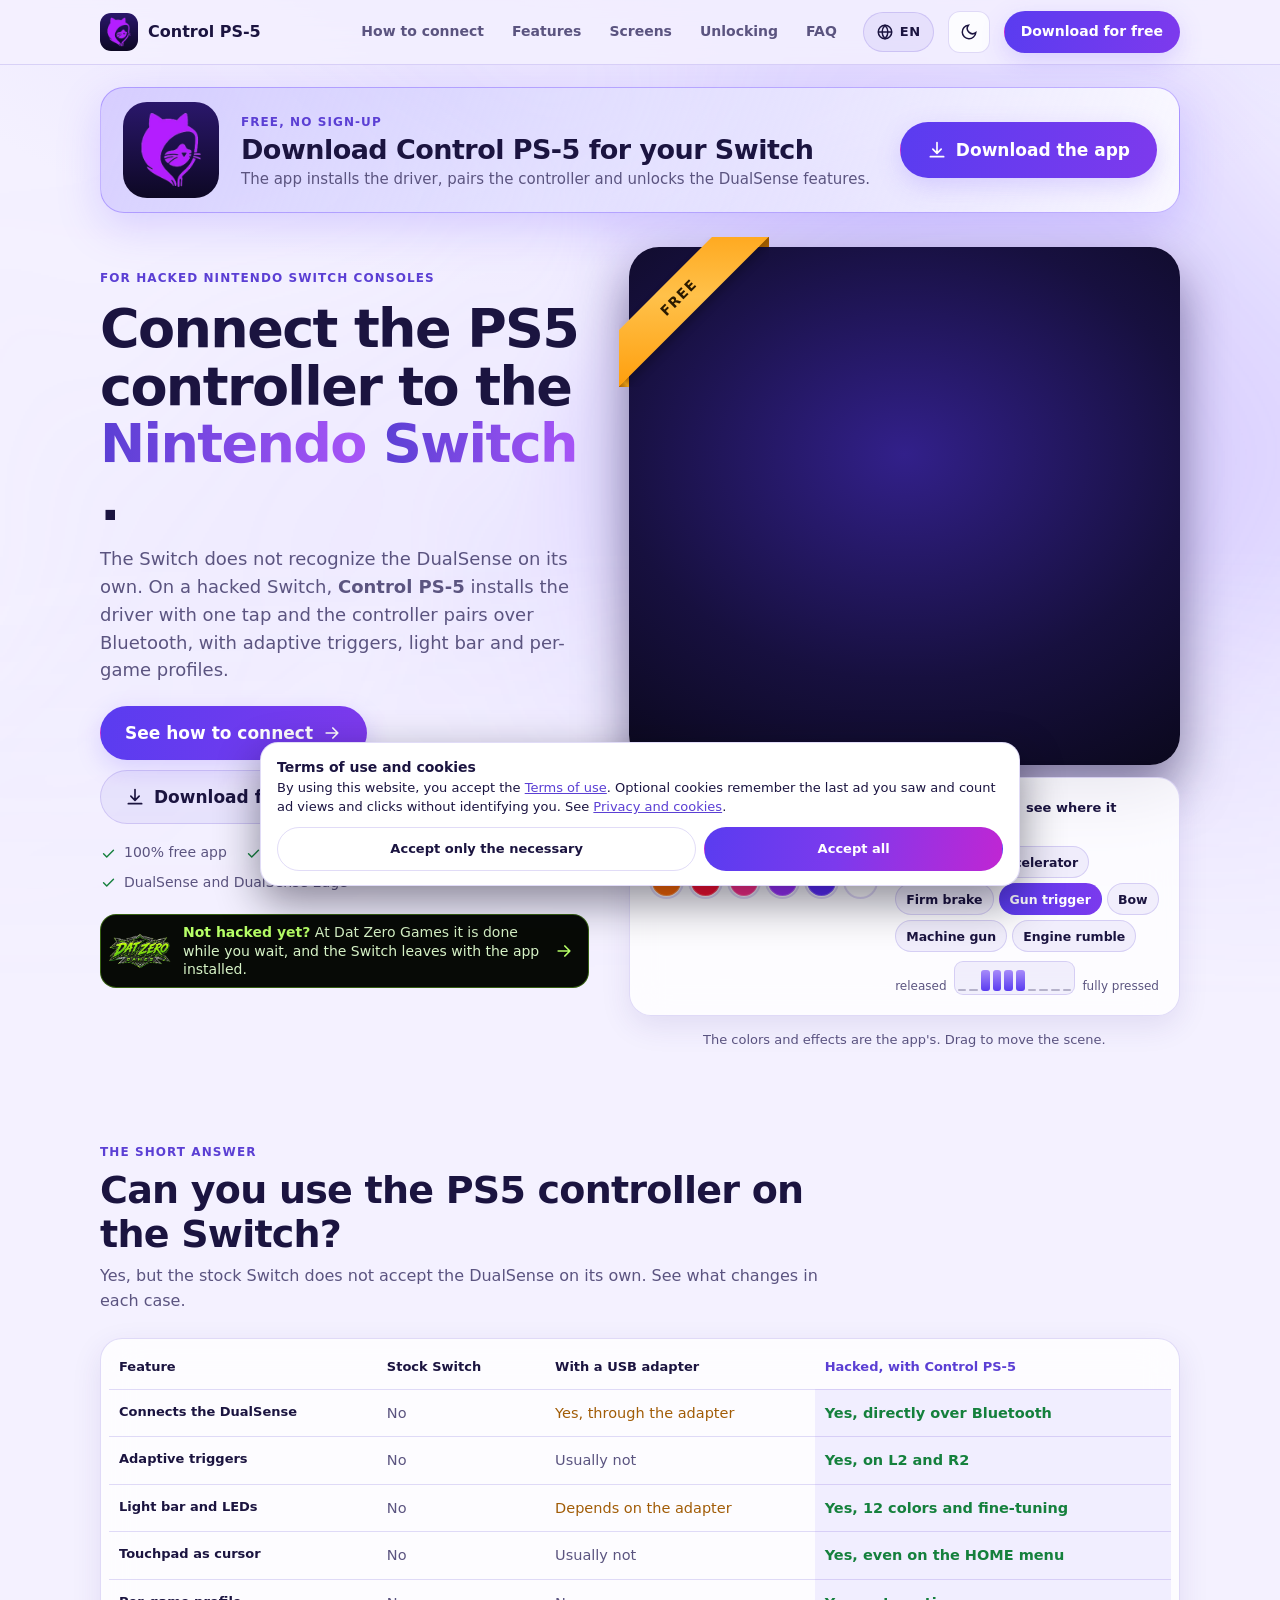
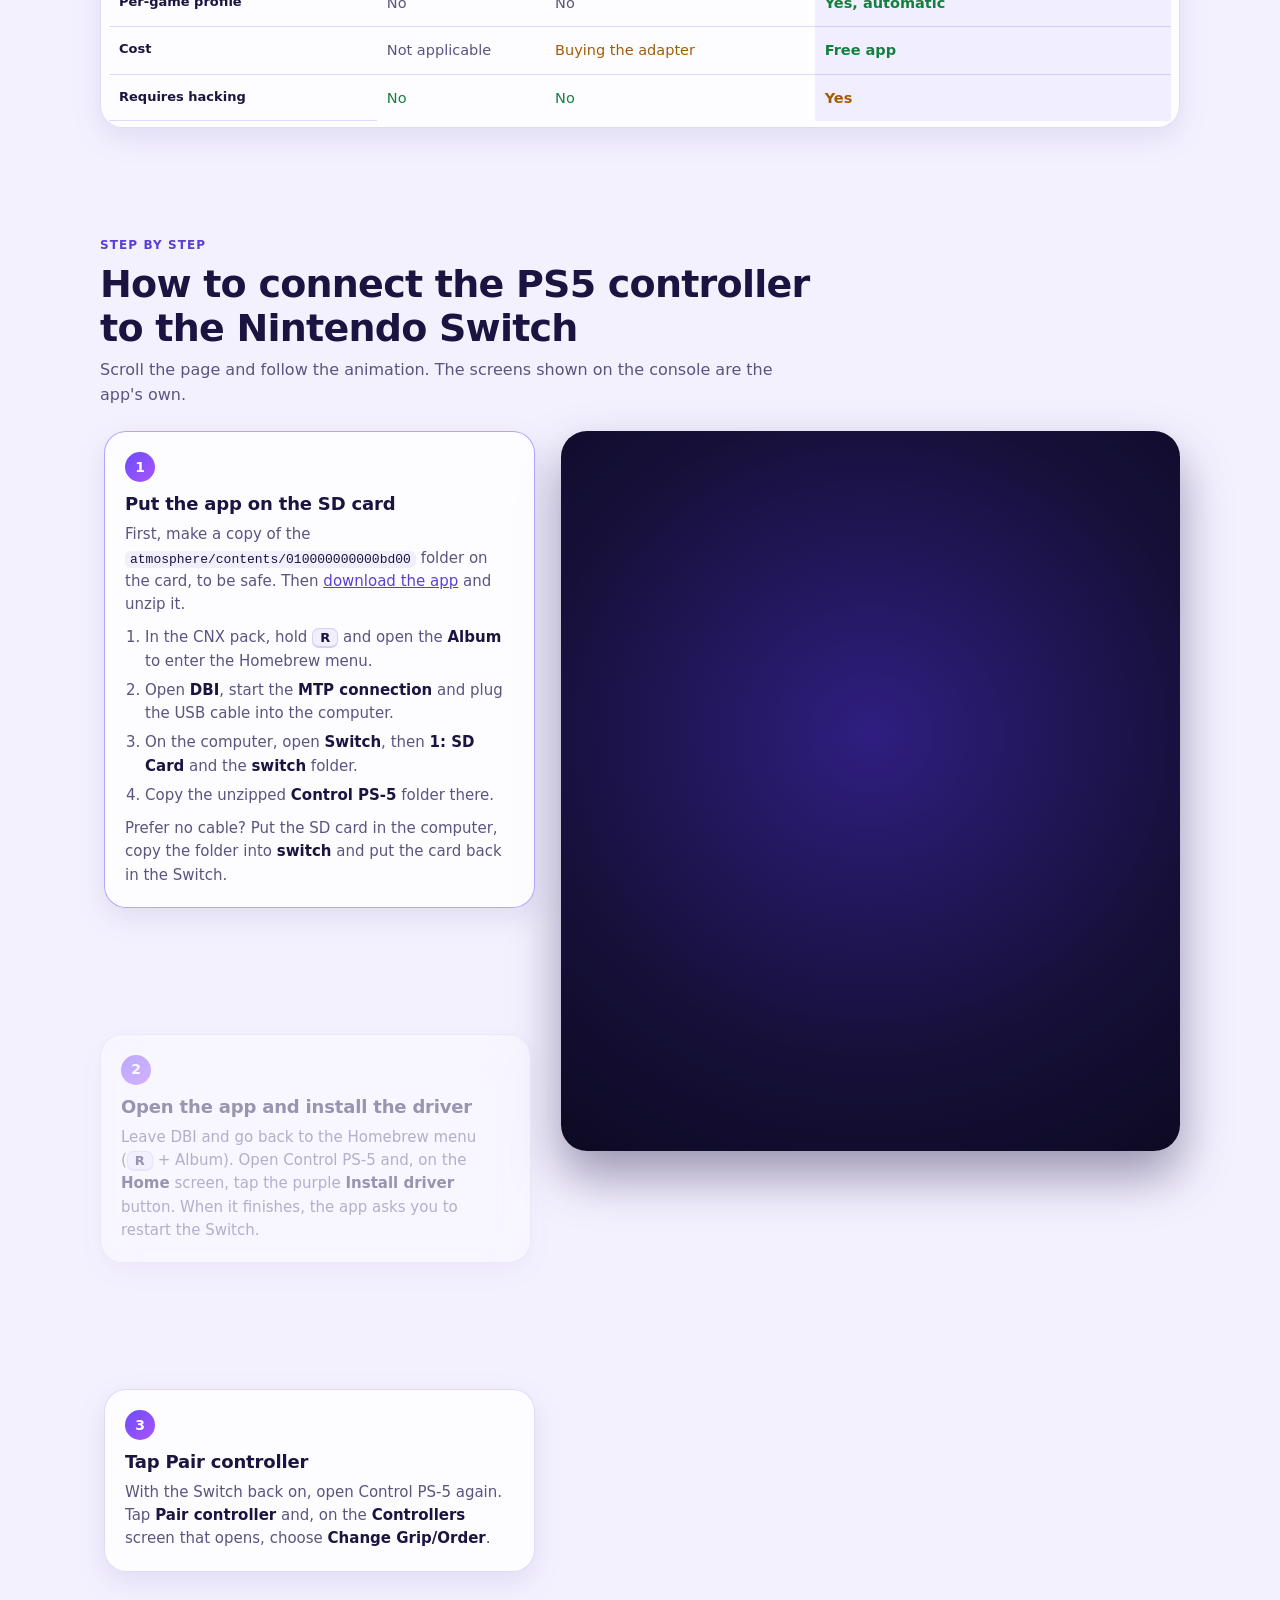
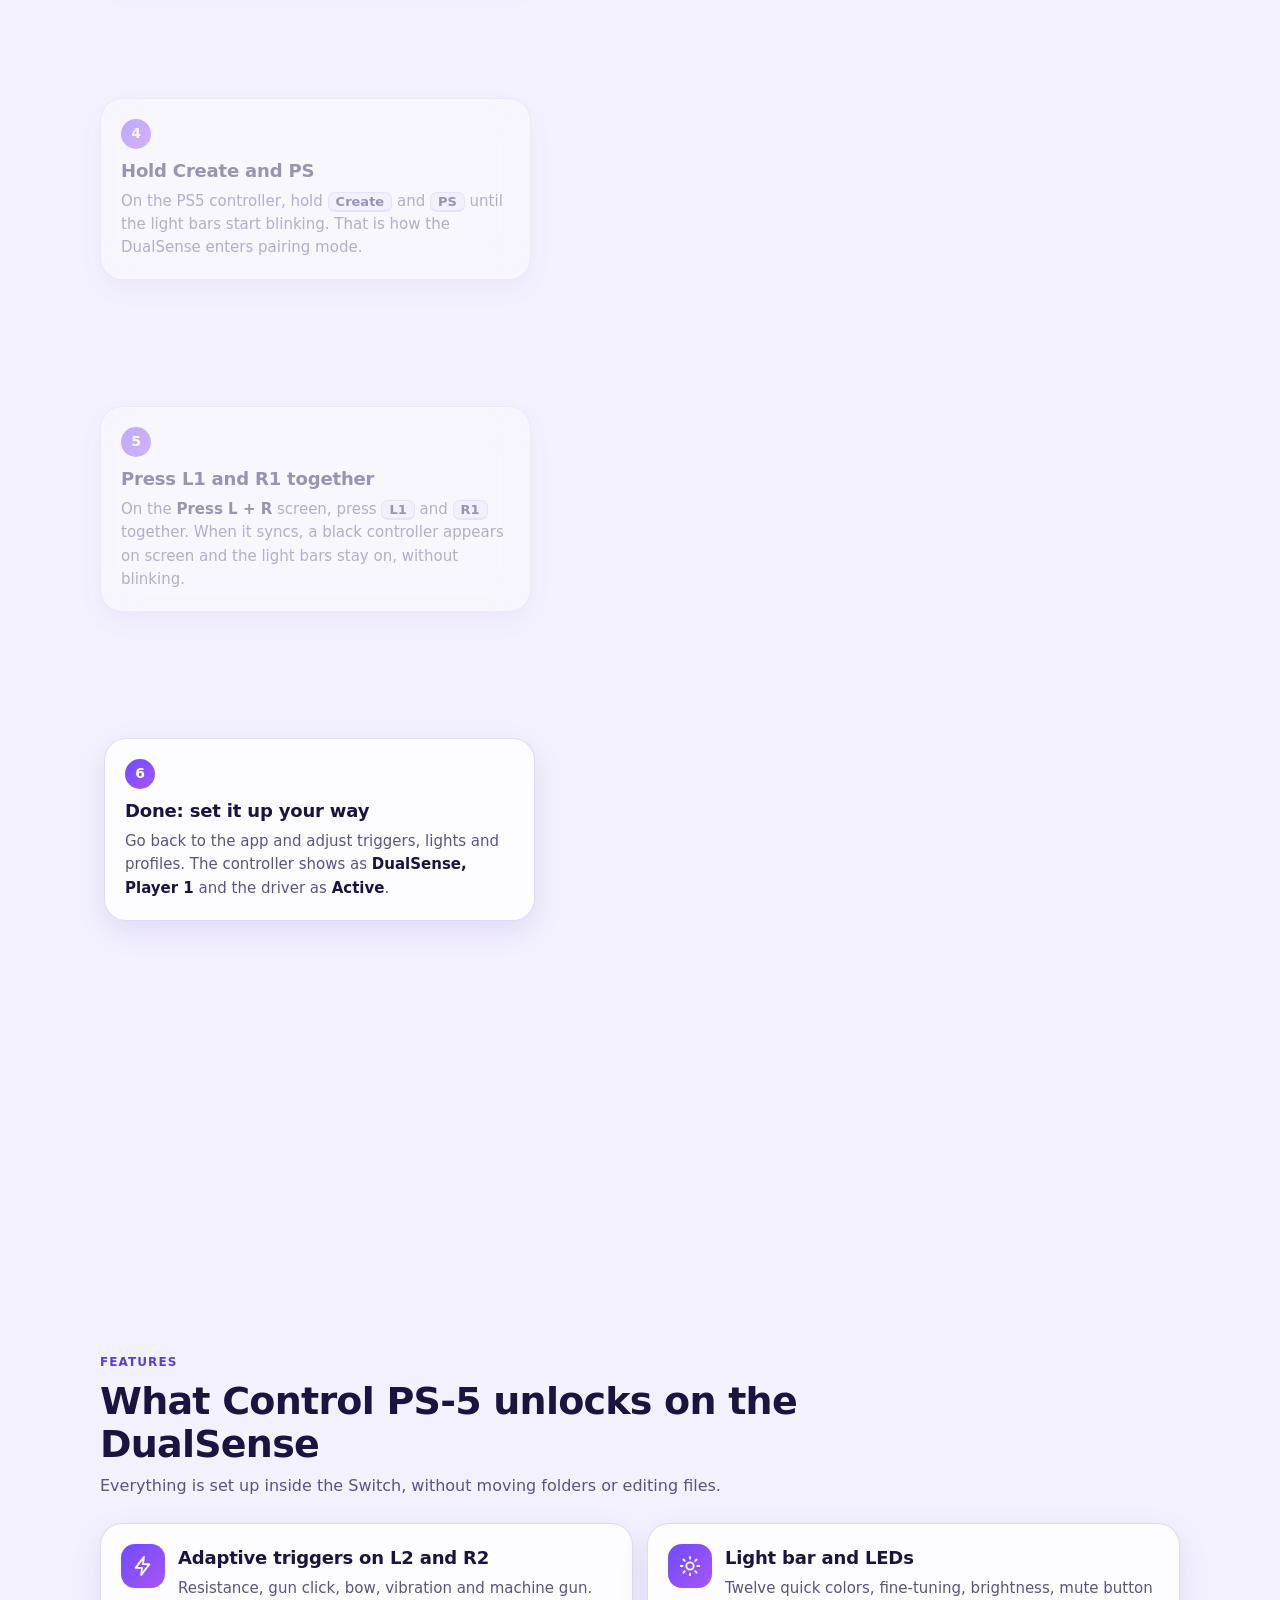
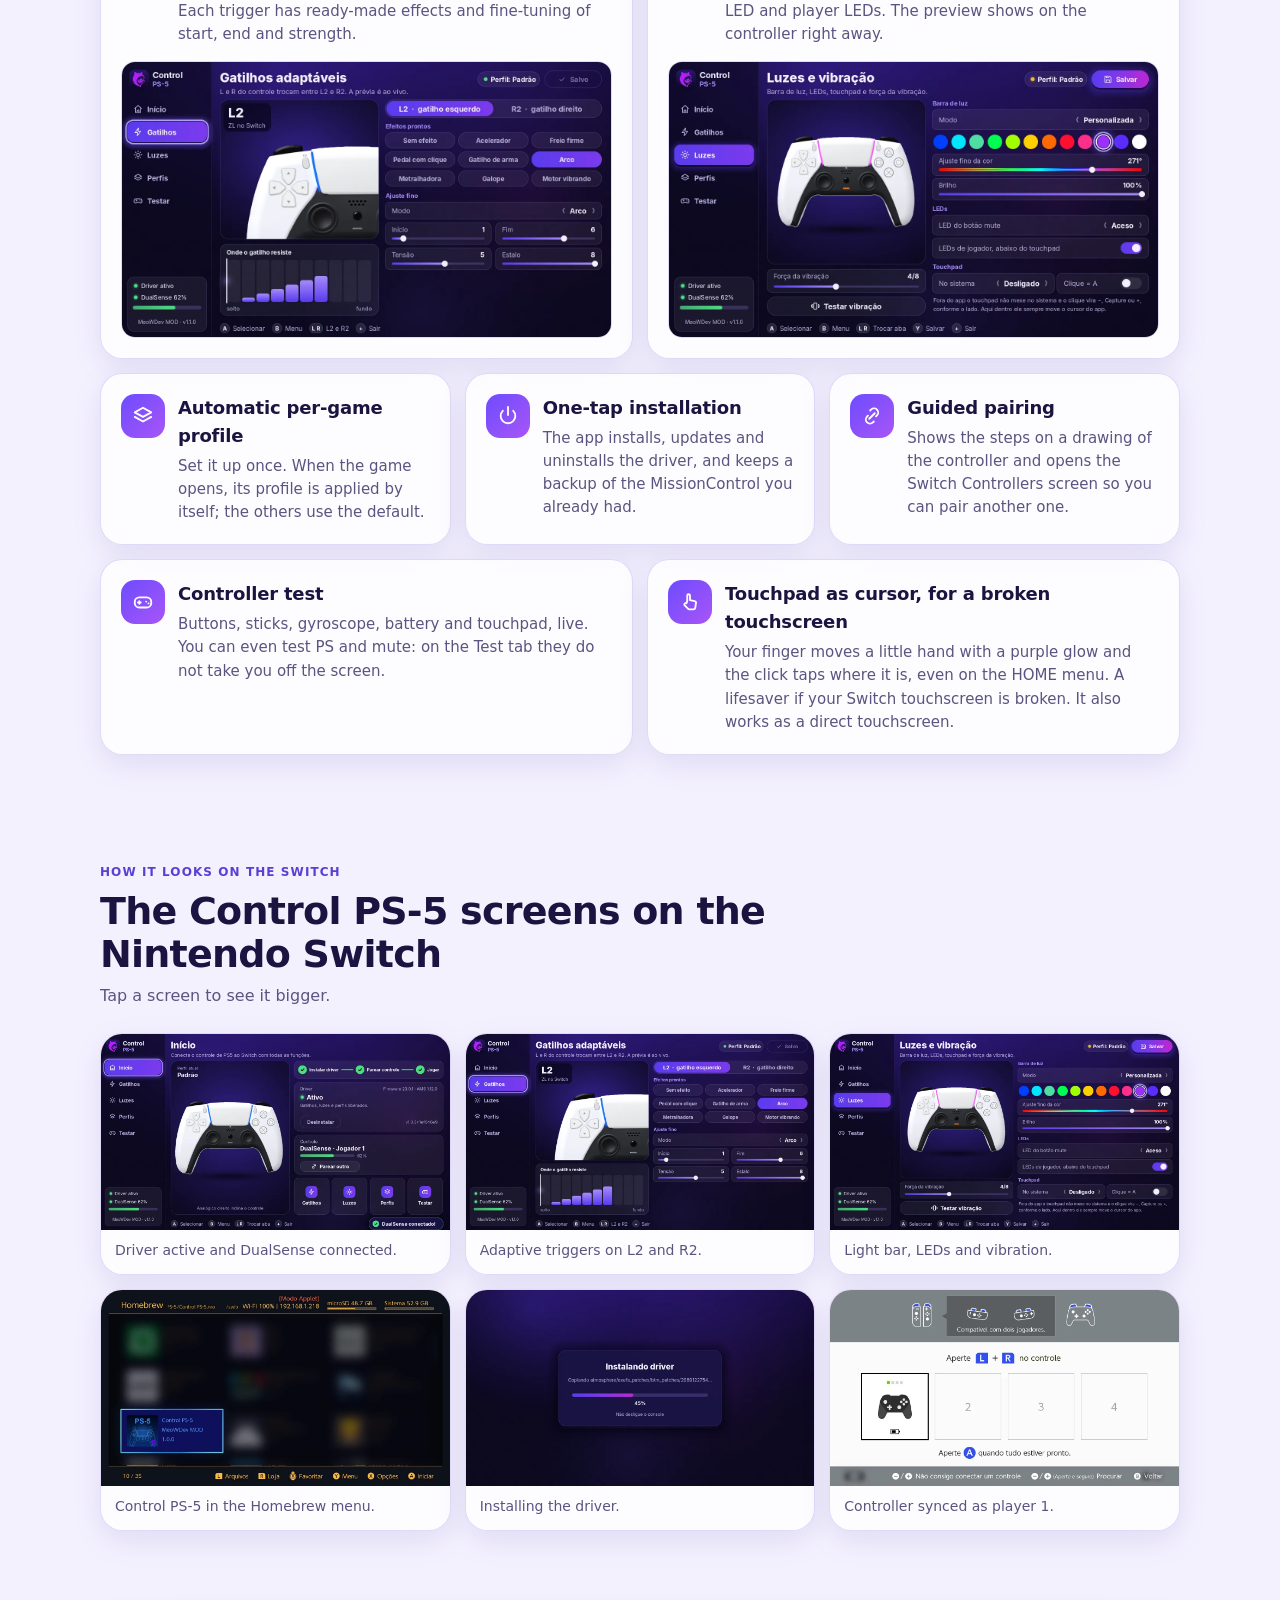
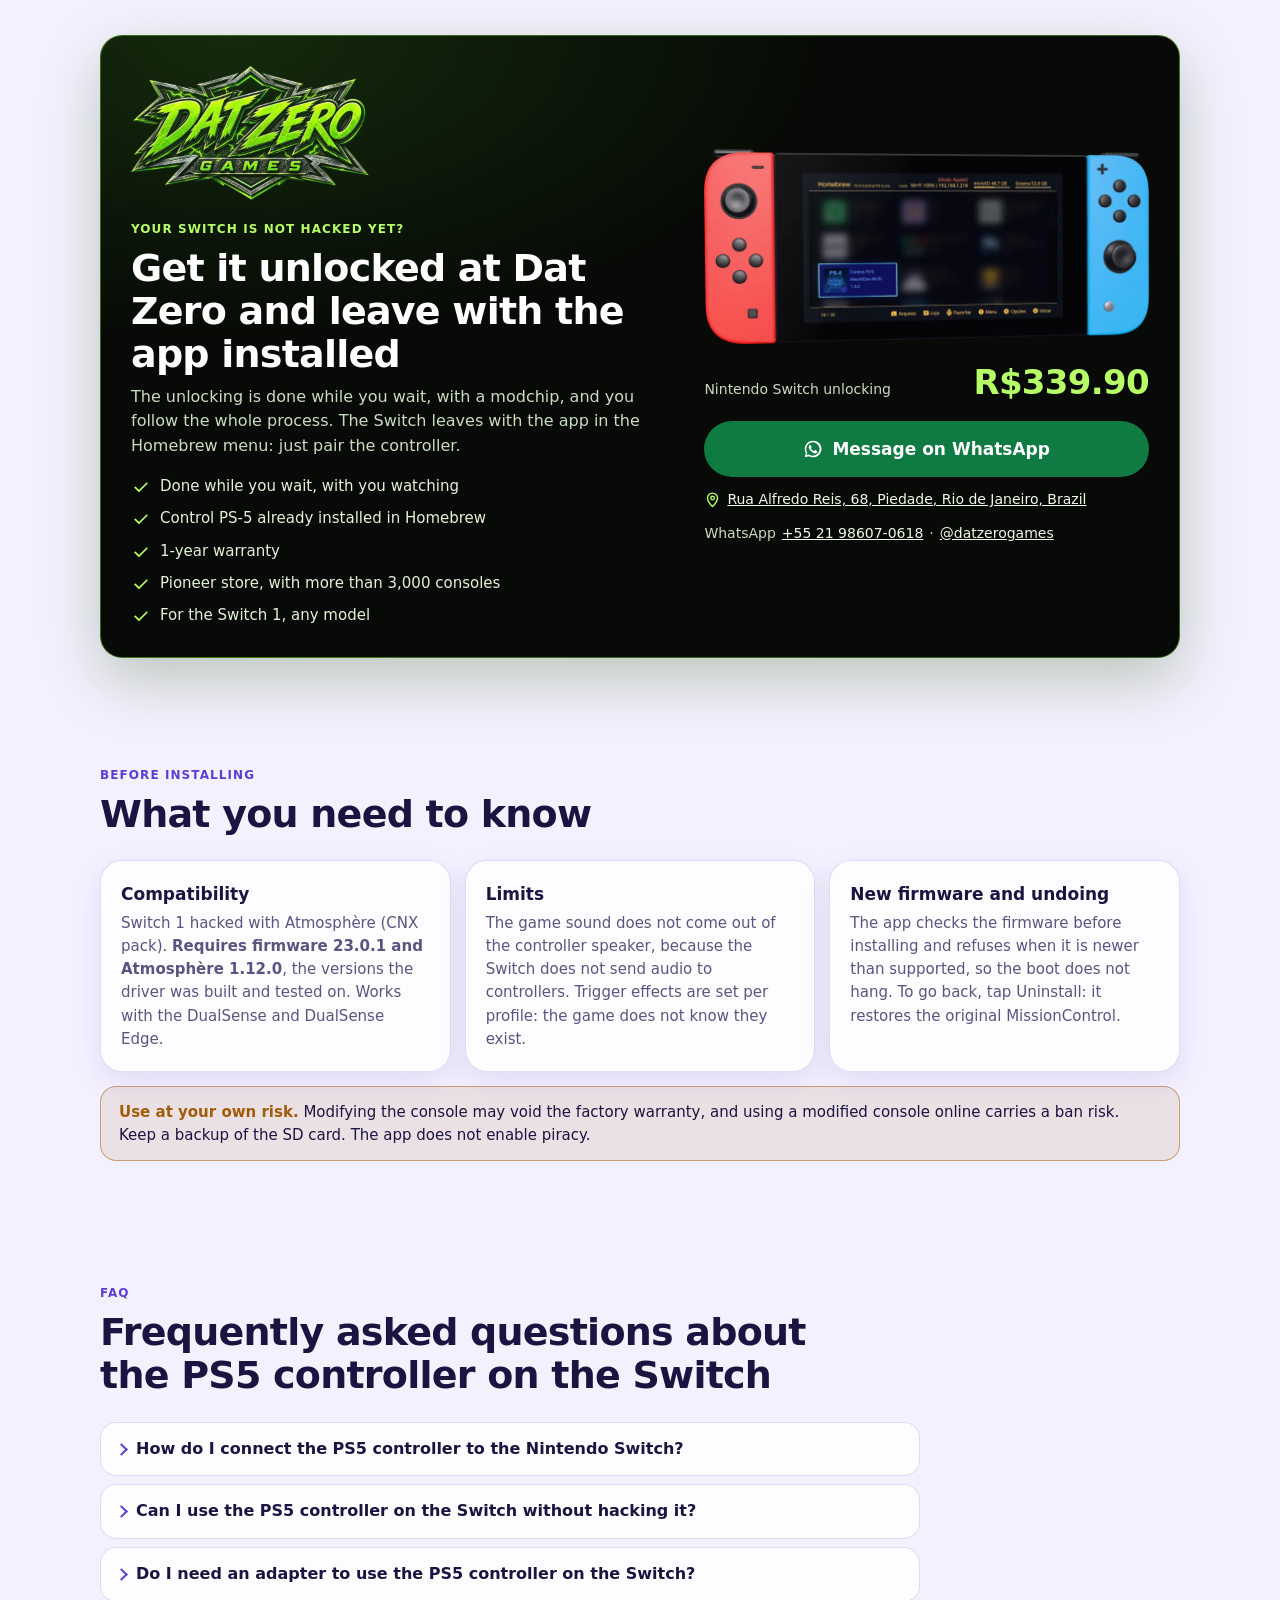
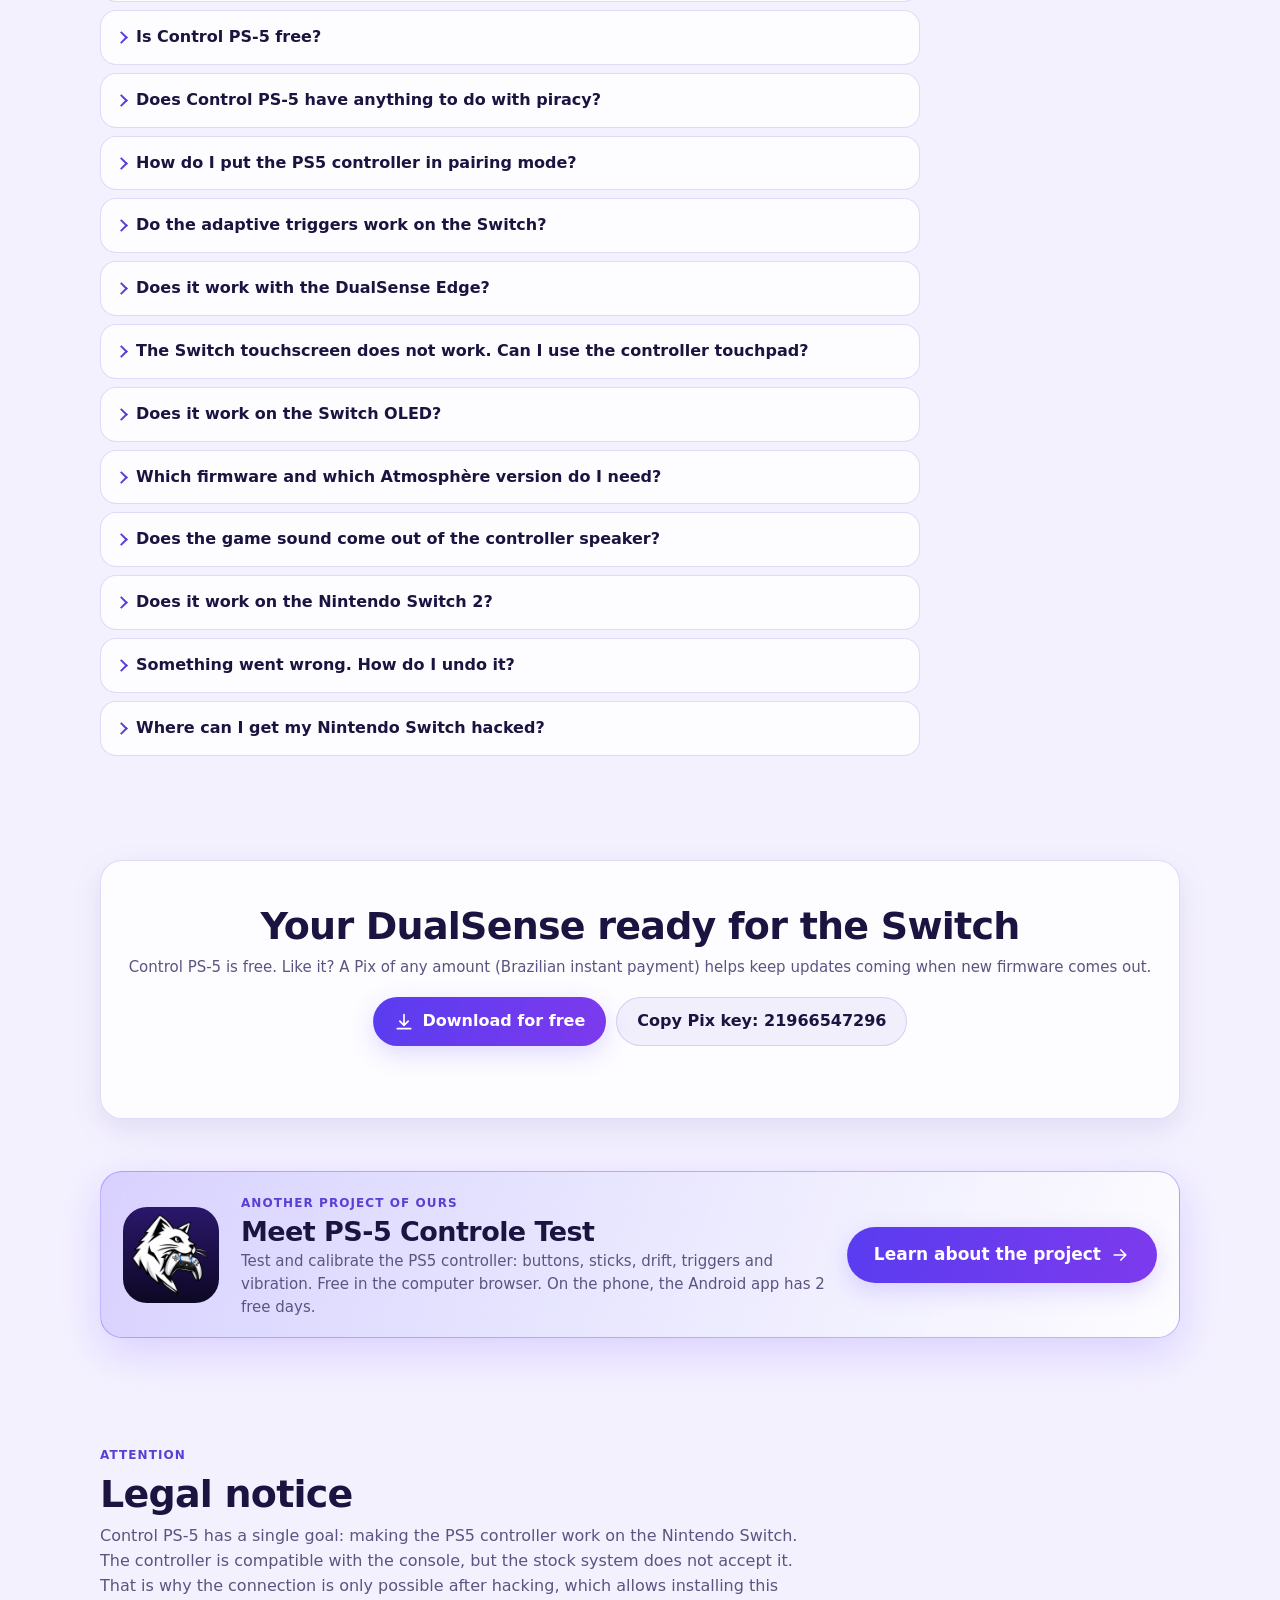
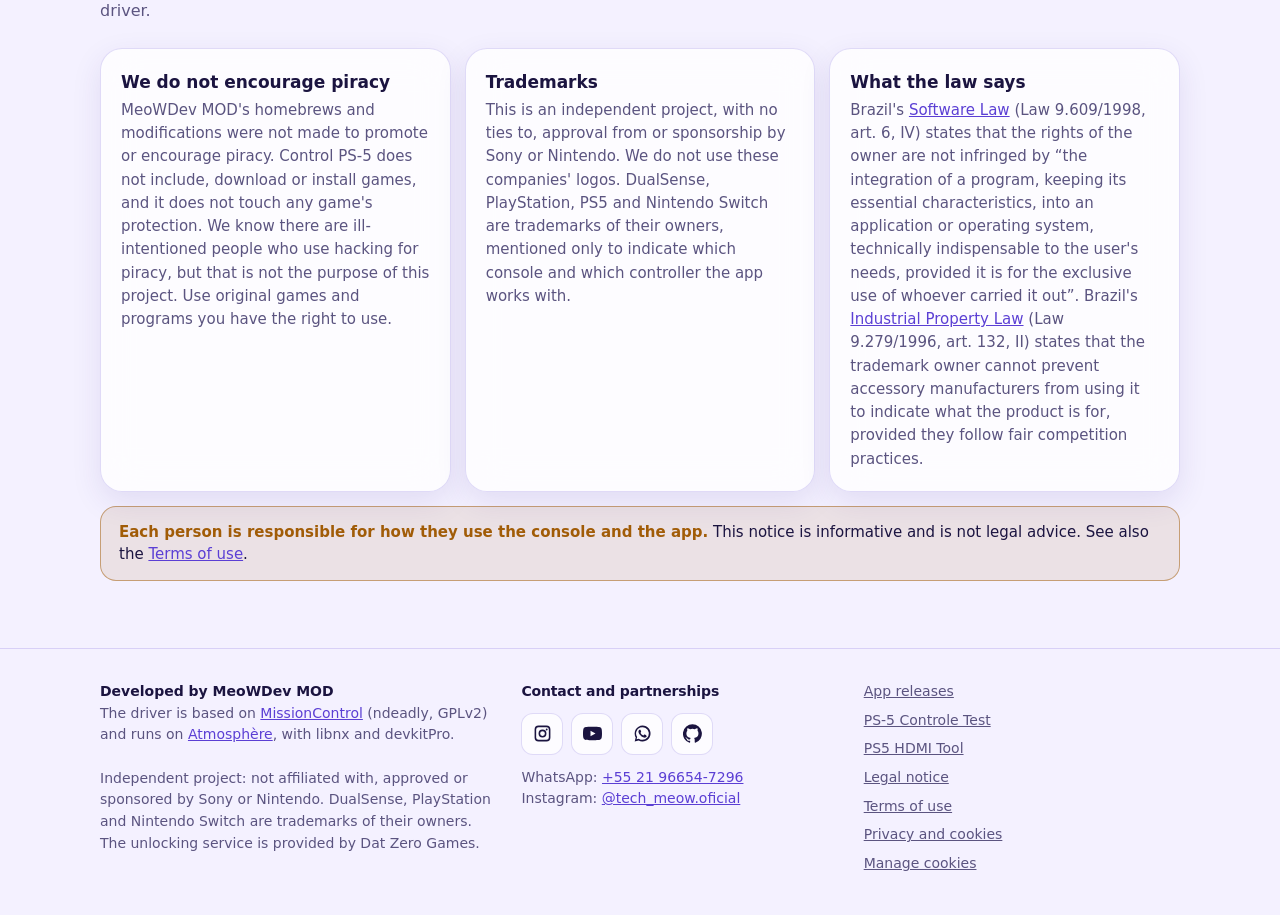
==== commit 89d8e2e2: "Links para os outros projetos no idioma da página Co-Authored-By: Claude Fable 5.1 <noreply@anthropi" ====
--- a/en/index.html
+++ b/en/index.html
@@ -576,7 +576,7 @@
   <section class="sec outros" id="outros-projetos" aria-labelledby="tituloOutros"><div class="card spot projeto">
     <div class="selo" aria-hidden="true"><img src="../img/logo-ps5-controle-test.webp" width="380" height="380" loading="lazy" alt=""></div>
     <div><span class="kick">Another project of ours</span><h2 id="tituloOutros">Meet PS-5 Controle Test</h2><p>Test and calibrate the PS5 controller: buttons, sticks, drift, triggers and vibration. Free in the computer browser. On the phone, the Android app has 2 free days.</p></div>
-    <a class="b p magnetic" style="min-height:56px;font-size:17px;padding-inline:26px" href="https://techmeow.app/ps5-controle-test/" target="_blank" rel="noopener" aria-label="Learn about the PS-5 Controle Test project"><span>Learn about the project</span><svg class="i"><use href="#i-arrow"/></svg></a>
+    <a class="b p magnetic" style="min-height:56px;font-size:17px;padding-inline:26px" href="https://techmeow.app/ps5-controle-test/en/" target="_blank" rel="noopener" aria-label="Learn about the PS-5 Controle Test project"><span>Learn about the project</span><svg class="i"><use href="#i-arrow"/></svg></a>
   </div></section>
   <section class="sec" id="aviso-legal" aria-labelledby="tituloLegal">
     <div class="h"><span class="kick">Attention</span><h2 id="tituloLegal">Legal notice</h2><p>Control PS-5 has a single goal: making the PS5 controller work on the Nintendo Switch. The controller is compatible with the console, but the stock system does not accept it. That is why the connection is only possible after hacking, which allows installing this driver.</p></div>
@@ -602,7 +602,7 @@
     WhatsApp: <a href="https://wa.me/5521966547296" target="_blank" rel="noopener">+55 21 96654-7296</a><br>Instagram: <a href="https://www.instagram.com/tech_meow.oficial" target="_blank" rel="noopener">@tech_meow.oficial</a>
   </div>
   <div class="flinks">
-    <a href="https://github.com/MeoWDev-MOD/Control-PS-5/releases">App releases</a><a href="https://techmeow.app/ps5-controle-test/">PS-5 Controle Test</a><a href="https://techmeow.app/ps5-hdmi-tool/en/">PS5 HDMI Tool</a><a href="#aviso-legal">Legal notice</a><a href="termos/">Terms of use</a><a href="privacidade/">Privacy and cookies</a><a href="#" data-ck-manage>Manage cookies</a>
+    <a href="https://github.com/MeoWDev-MOD/Control-PS-5/releases">App releases</a><a href="https://techmeow.app/ps5-controle-test/en/">PS-5 Controle Test</a><a href="https://techmeow.app/ps5-hdmi-tool/en/">PS5 HDMI Tool</a><a href="#aviso-legal">Legal notice</a><a href="termos/">Terms of use</a><a href="privacidade/">Privacy and cookies</a><a href="#" data-ck-manage>Manage cookies</a>
   </div>
 </div></footer>
 
